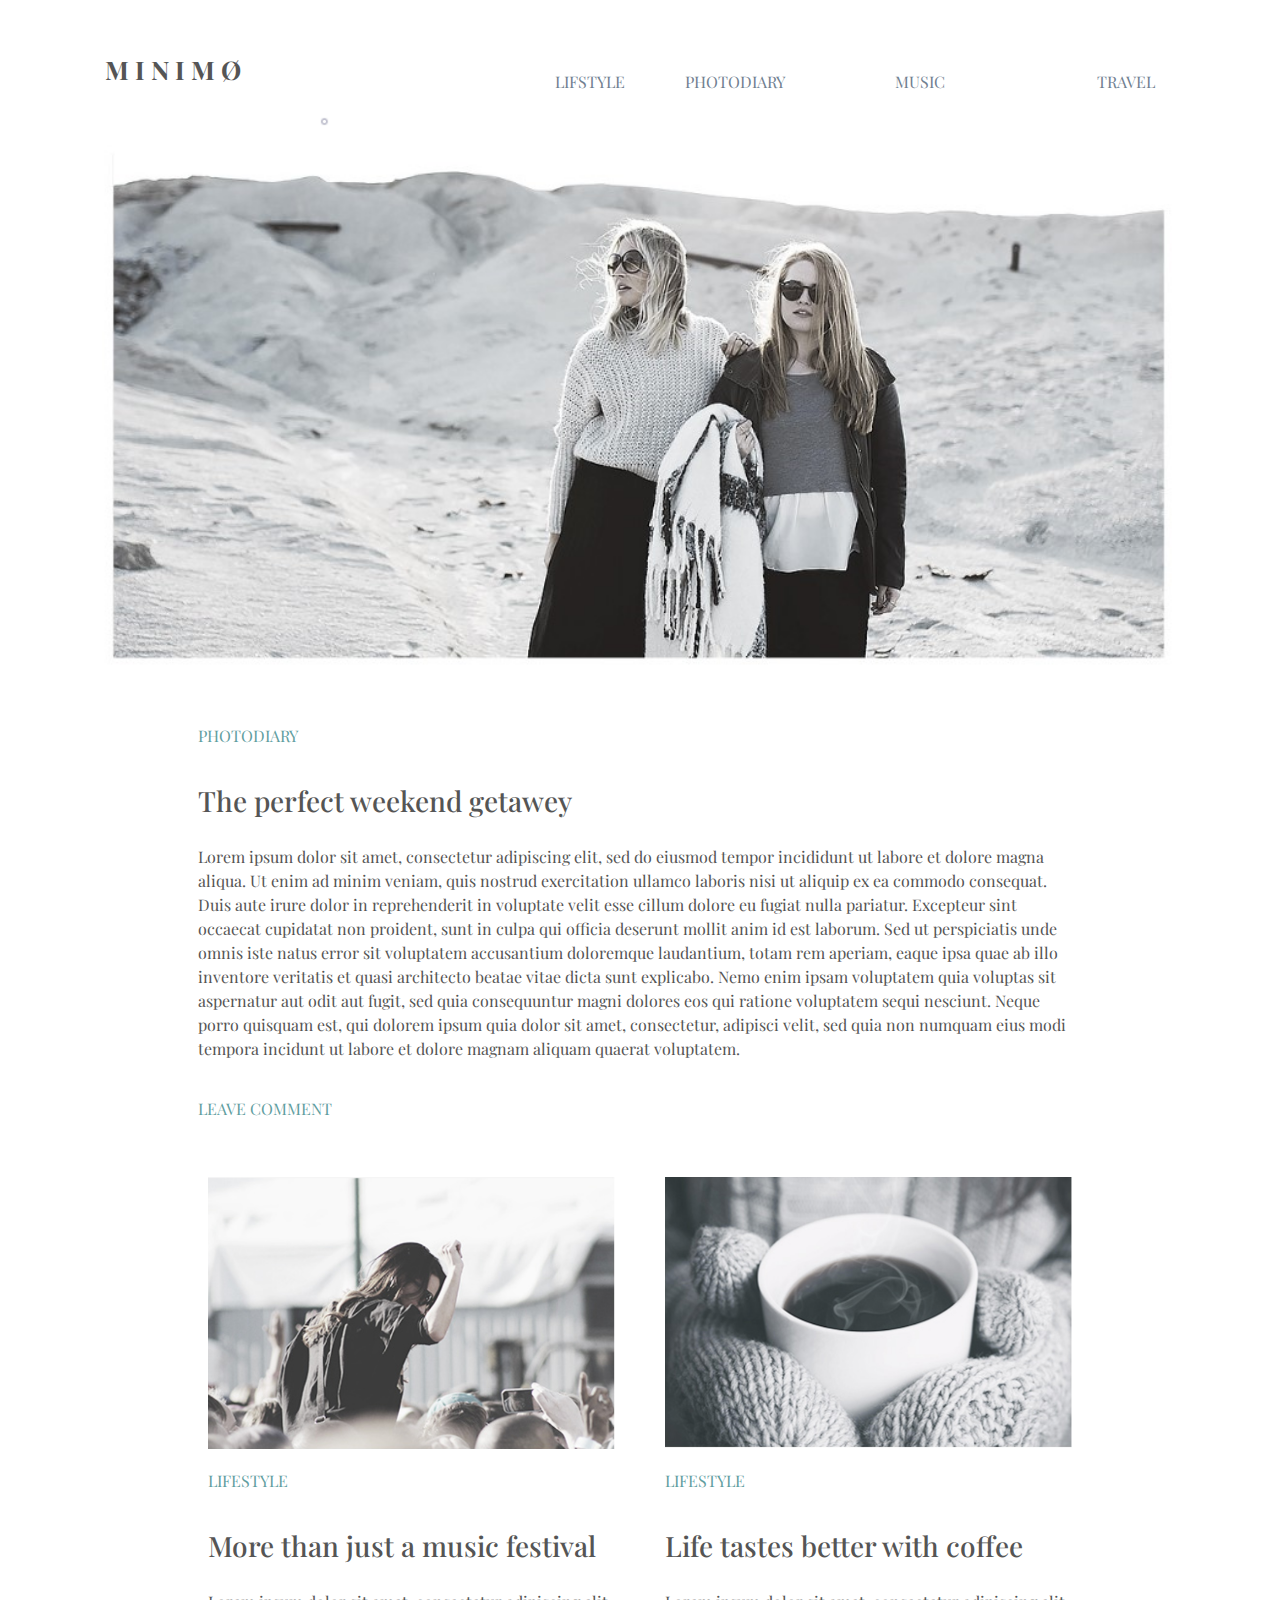
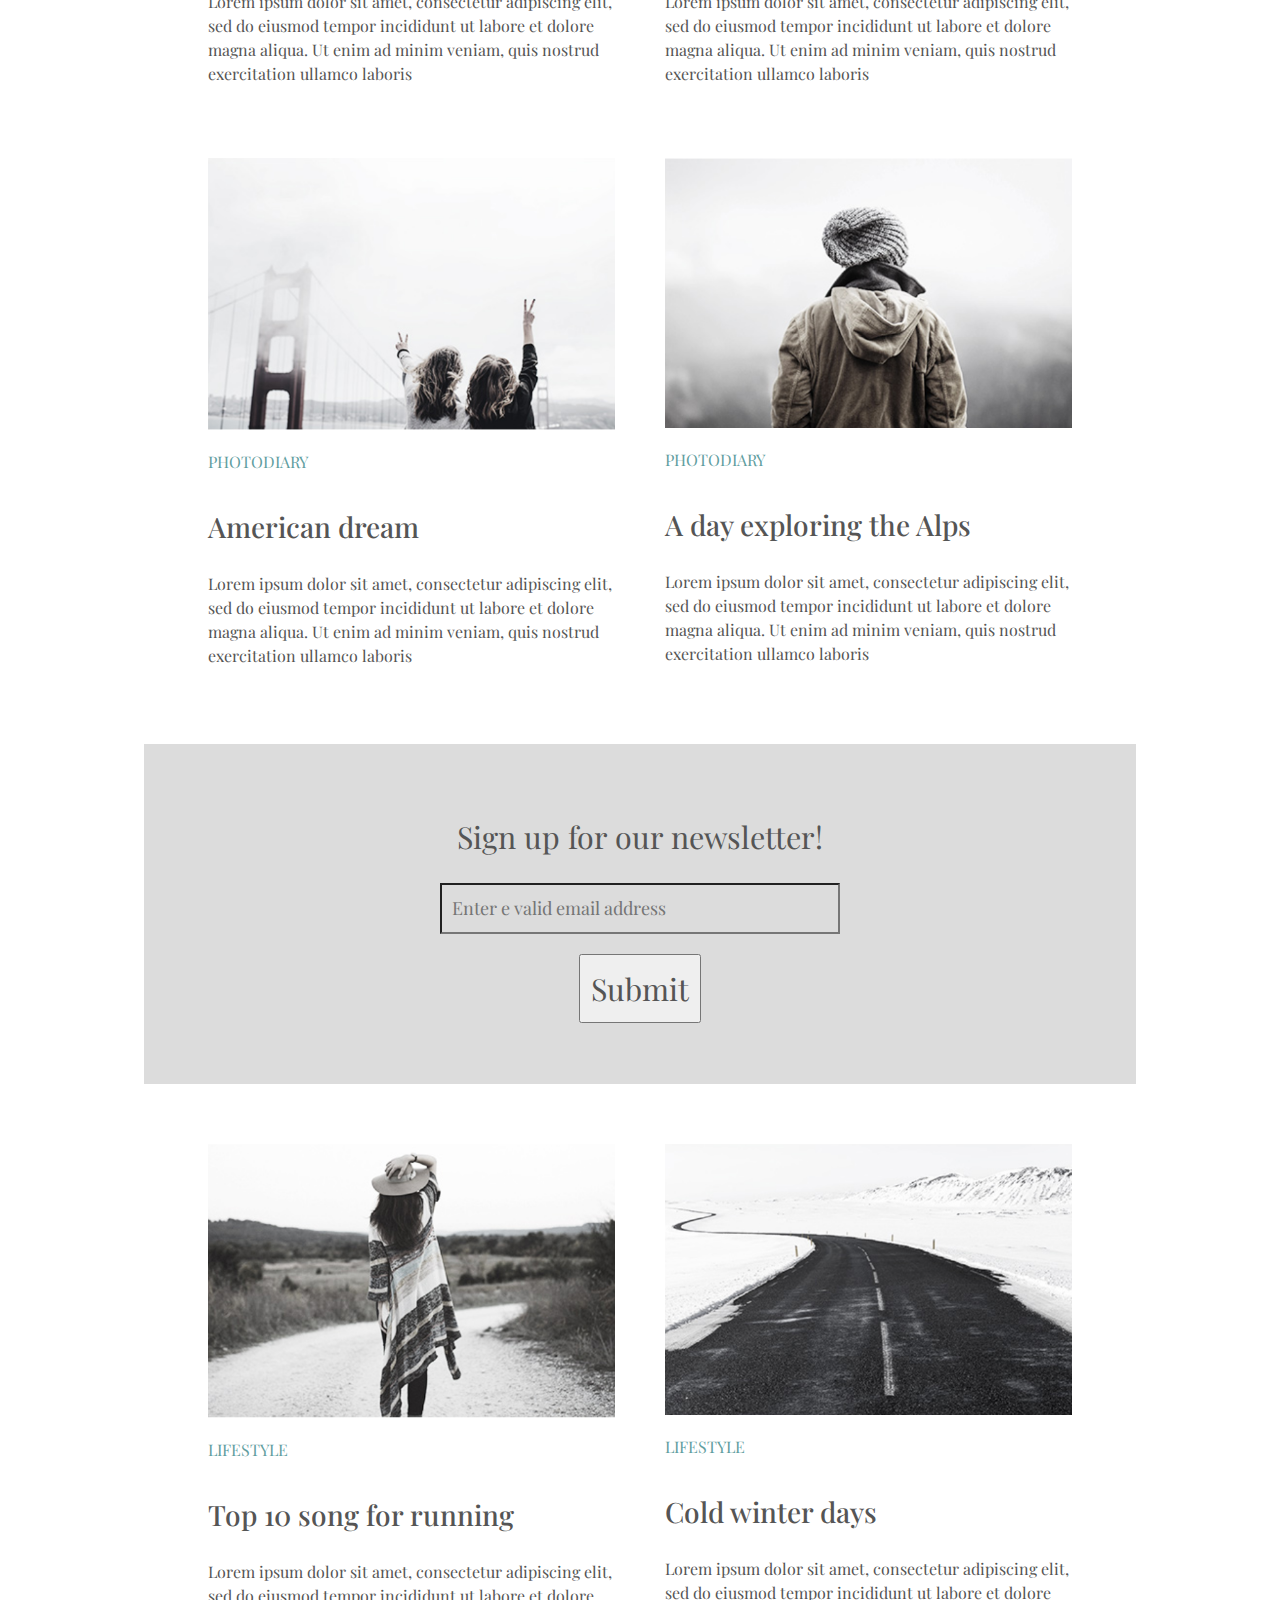
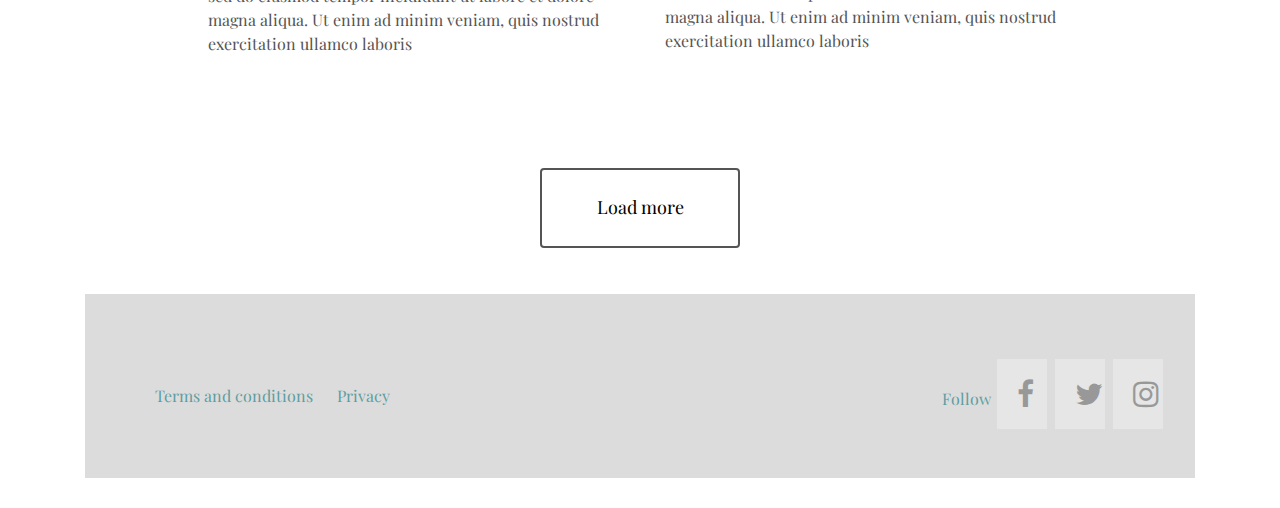
==== index.html @ 1cadde57 "Update index.html" ====
<!DOCTYPE html>
<html lang="en">
<head>
    <meta charset="UTF-8">
    <meta name="viewport" content="width=device-width, initial-scale=1">
    <title>MINIM0</title>

    <link href="https://fonts.googleapis.com/css?family=Ubuntu" rel="stylesheet">
    <link href="https://fonts.googleapis.com/css?family=Playfair+Display" rel="stylesheet">
    <!--<link rel="stylesheet" href="https://maxcdn.bootstrapcdn.com/bootstrap/3.3.7/css/bootstrap.min.css"
          integrity="sha384-BVYiiSIFeK1dGmJRAkycuHAHRg32OmUcww7on3RYdg4Va+PmSTsz/K68vbdEjh4u" crossorigin="anonymous">
-->
    <link rel="stylesheet" href="https://maxcdn.bootstrapcdn.com/bootstrap/4.0.0/css/bootstrap.min.css"
          integrity="sha384-Gn5384xqQ1aoWXA+058RXPxPg6fy4IWvTNh0E263XmFcJlSAwiGgFAW/dAiS6JXm" crossorigin="anonymous">
    <script src="https://code.jquery.com/jquery-3.2.1.slim.min.js" integrity="sha384-KJ3o2DKtIkvYIK3UENzmM7KCkRr/rE9/Qpg6aAZGJwFDMVNA/GpGFF93hXpG5KkN" crossorigin="anonymous"></script>
    <script src="https://cdnjs.cloudflare.com/ajax/libs/popper.js/1.12.9/umd/popper.min.js" integrity="sha384-ApNbgh9B+Y1QKtv3Rn7W3mgPxhU9K/ScQsAP7hUibX39j7fakFPskvXusvfa0b4Q" crossorigin="anonymous"></script>
    <script src="https://maxcdn.bootstrapcdn.com/bootstrap/4.0.0/js/bootstrap.min.js" integrity="sha384-JZR6Spejh4U02d8jOt6vLEHfe/JQGiRRSQQxSfFWpi1MquVdAyjUar5+76PVCmYl" crossorigin="anonymous"></script>
    <link rel="stylesheet" href="https://cdnjs.cloudflare.com/ajax/libs/font-awesome/4.7.0/css/font-awesome.min.css">
    <link rel="stylesheet" href="Public/css/main.css">
</head>
<body>
<div class="container">

    <header class="center">
        <div id="min">
            M I N I M Ø
        </div>
        <nav>
            <ul>
                <li>TRAVEL</li>
                <li>MUSIC</li>
                <li>PHOTODIARY</li>
                <li>LIFSTYLE</li>
            </ul>
        </nav>

    </header>

    <img src="Public/img/hp1.png" alt="image_hp1" class="img">




    <div class="row">
        <div class="col-sm-1">
            <p></p>
        </div>
        <div class="col-sm-10">
            <p class="cap_2">
                PHOTODIARY
            </p>
            <h3>
                The perfect weekend getawey
            </h3>
            <p>
                Lorem ipsum dolor sit amet, consectetur adipiscing elit, sed do eiusmod tempor incididunt ut labore et dolore magna aliqua. Ut enim ad
                minim veniam, quis nostrud exercitation ullamco laboris nisi ut aliquip ex ea commodo consequat. Duis aute irure dolor in reprehenderit in
                voluptate velit esse cillum dolore eu fugiat nulla pariatur. Excepteur sint occaecat cupidatat non proident, sunt in culpa qui officia deserunt
                mollit anim id est laborum. Sed ut perspiciatis unde omnis iste natus error sit voluptatem accusantium doloremque laudantium, totam rem aperiam,
                eaque ipsa quae ab illo inventore veritatis et quasi architecto beatae vitae dicta sunt explicabo. Nemo enim ipsam voluptatem quia voluptas sit
                aspernatur aut odit aut fugit, sed quia consequuntur magni dolores eos qui ratione voluptatem sequi nesciunt. Neque porro quisquam est, qui
                dolorem ipsum quia dolor sit amet, consectetur, adipisci velit, sed quia non numquam eius modi tempora incidunt ut labore et dolore magnam aliquam
                quaerat voluptatem.
            </p>
            <p class="cap_2">
                LEAVE COMMENT
            </p>
            <div class="row">
                <div class="col-sm-6">
                    <img src="Public/img/hp2.png" alt="image_hp2" style="width:100%">
                    <p class="cap_2">
                        LIFESTYLE
                    </p>
                    <h3>
                        More than just a music festival
                    </h3>
                    <p>
                        Lorem ipsum dolor sit amet, consectetur adipiscing elit, sed do eiusmod tempor incididunt ut labore et dolore magna aliqua. Ut enim ad
                        minim veniam, quis nostrud exercitation ullamco laboris
                    </p>
                    <p class="blank"></p>
                    <img src="Public/img/hp4.png" alt="image_hp4" style="width:100%">
                    <p class="cap_2">
                        PHOTODIARY
                    </p>
                    <h3>
                        American dream
                    </h3>
                    <p>
                        Lorem ipsum dolor sit amet, consectetur adipiscing elit, sed do eiusmod tempor incididunt ut labore et dolore magna aliqua. Ut enim ad
                        minim veniam, quis nostrud exercitation ullamco laboris
                    </p>
                </div>
                <div class="col-sm-6">
                    <img src="Public/img/hp3.png" alt="image_hp3" style="width:100%">
                    <p class="cap_2">
                        LIFESTYLE
                    </p>
                    <h3>
                        Life tastes better with coffee
                    </h3>
                    <p>
                        Lorem ipsum dolor sit amet, consectetur adipiscing elit, sed do eiusmod tempor incididunt ut labore et dolore magna aliqua. Ut enim ad
                        minim veniam, quis nostrud exercitation ullamco laboris
                    </p>
                    <p class="blank"></p>
                    <img src="Public/img/hp5.png" alt="image_hp5" style="width:100%">
                    <p class="cap_2">
                        PHOTODIARY
                    </p>
                    <h3>
                        A day exploring the Alps
                    </h3>
                    <p>
                        Lorem ipsum dolor sit amet, consectetur adipiscing elit, sed do eiusmod tempor incididunt ut labore et dolore magna aliqua. Ut enim ad
                        minim veniam, quis nostrud exercitation ullamco laboris
                    </p>
                </div>

            </div>

        </div>
        <div class="col-sm-1">

        </div>
    </div>

</div>


    <div class="sign">
        <div>
            Sign up for our newsletter!
        </div>
        <!--<input type="text" name="email" id="email" class="form-control" required />-->
        <form>

            <input type="email" name="emailaddress" id="ema" placeholder="Enter e valid email address" multiple>
            <br>
            <input type="submit" style="margin-top: 20px">

        </form>
    </div>

<div class="container">


    <div class="row">
        <div class="col-sm-1">

        </div>
        <div class="col-sm-10">
            <div class="row">
                <div class="col-sm-6">
                    <img src="Public/img/hp6.png" alt="image_hp6" style="width:100%">
                    <p class="cap_2">
                        LIFESTYLE
                    </p>
                    <h3>
                        Top 10 song for running
                    </h3>
                    <p>
                        Lorem ipsum dolor sit amet, consectetur adipiscing elit, sed do eiusmod tempor incididunt ut labore et dolore magna aliqua. Ut enim ad
                        minim veniam, quis nostrud exercitation ullamco laboris
                    </p>
                    <p class="blank"></p>
                </div>
                <div class="col-sm-6">
                    <img src="Public/img/hp7.png" alt="image_hp7" style="width:100%">
                    <p class="cap_2">
                        LIFESTYLE
                    </p>
                    <h3>
                        Cold winter days
                    </h3>
                    <p>
                        Lorem ipsum dolor sit amet, consectetur adipiscing elit, sed do eiusmod tempor incididunt ut labore et dolore magna aliqua. Ut enim ad
                        minim veniam, quis nostrud exercitation ullamco laboris
                    </p>
                    <p class="blank"></p>
                </div>

            </div>
        </div>
        <div class="col-sm-1">

        </div>
    </div>


    <center>
        <button type="button" onclick="alert('Hello world!')" class="btn btn2">Load more</button>
    </center>
    <p class="blank"></p>




    <div class="block_g">





</div>







    <footer class="footer">

        <div class="row">
            <div class="col-sm-4">
                <div class="conli">
                    <a href="#" target="_blank" style="color: cadetblue">Terms and conditions</a>
                    <a href="#" target="_blank" style="color: cadetblue">Privacy</a>
                </div>
            </div>
            <div class="col-sm-8">
                <div class="share">
                    Follow
                    <a href="https://www.facebook.com/" target="_blank" class="fa fa-facebook"></a>
                    <a href="https://www.twitter.com/" target="_blank" class="fa fa-twitter"></a>
                    <a href="https://www.instagram.com/" target="_blank" class="fa fa-instagram"></a>

                </div>
            </div>
        </div>
    </footer>



</div>

</body>
</html>
---- Public/css/main.css ----
*{
    margin: 0;
    padding: 10px;
    box-sizing: border-box;
    font-family: 'Playfair Display', serif;
    color: #555555;
}
#min{
    float: left;
    font-size: 1.6em;
    font-weight: bold;
}
header nav ul li{
    display: inline-block;
    width: 160px;
    height: 30px;
    /*line-height: 30px;*/
    /*margin-right: 40px;*/
    /*font-size: 1.6em;*/
    float: right;
    text-align: right;
    color: slategray;
}
.center {
     display: block;
     margin-left: auto;
     margin-right: auto;
     /*width: 90%;*/
 }
img {
    width: 100%;
    height: auto;
}
header nav ul li:first-child{
     margin-left: 50px;
}
nav ul li:hover{
    color: orangered;
    cursor: pointer;
}
/*#cont{
    width: 90%;
    margin: 0 auto;
    align-items: center;
}*/
/*nav ul{
    list-style: none;
}*/
article{
    padding: 30px;
    margin-left: auto;
    margin-right: auto;
    width: 70%;

}
article h4{
    color: slategray;
}
article h2{
    color: dimgray;
    font-size: 1.9em;
}
article p{
    font-size: 18px;
    line-height: 24px;
    text-align: justify;
}

footer{
    background: gainsboro;
}

/* Clearfix (clear floats) */
.clr{
    clear:both;
}
.sign{
    /*color: slategray;*/

    height: 340px;
    padding: 60px;
    text-align: center;
    color: dimgray;
    font-size: 1.9em;
    background: gainsboro;
    width: 80%;

    margin-left: auto;
    margin-right: auto;
}
#ema{
    background: gainsboro;
    width: 400px;
    font-size: 18px;
}
.btn{
    background: white;
    font-size: 18px;
    text-align: center;
    border: 2px solid dimgray;
    width: 200px;
    height: 80px;
}
.btn2 {
    background-color: white;
    color: black;
    border: 2px solid #555555;
}

.btn2:hover {
    background-color: #555555;
    color: white;
}
button:hover{
    /*color: orangered;*/
    cursor: pointer;
}
.tooltip {
    position: relative;
    display: inline-block;
}

.tooltip .tooltiptext {
    visibility: hidden;
    width: 250px;
    background-color: black;
    color: #fff;
    text-align: center;
    border-radius: 6px;
    padding: 5px 0;

    /* Position the tooltip */
    position: absolute;
    z-index: 1;
    bottom: 100%;
    left: 50%;
    margin-left: -60px;
}

.tooltip:hover .tooltiptext {
    visibility: visible;
}

/*font-family: 'Ubuntu', sans-serif;*/
/*font-family: 'Playfair Display', serif;*/


.cap_2{
    color: cadetblue;
    /*font-size: 1.4em;*/
}
.text_i{
    width: 90%;
}
.block_g{
    background: gainsboro;
}
.share{
    color: cadetblue;
    text-align: right;
    /*height: 50px;*/
}
.conli{
    padding: 40px;
}

.fa {
    padding: 20px;
    font-size: 30px;
    width: 50px;
    text-align: center;
    text-decoration: none;
    margin: 5px 2px;
}

.fa:hover {
    opacity: 0.7;
}
.fa-facebook {
    background: white;
    color: black;
    opacity: 0.3;
}
.fa-twitter {
    background: white;
    color: black;
    opacity: 0.3;
}
.fa-instagram {
    background: white;
    color: black;
    opacity: 0.3;
}
.fa-pinterest {
    background: white;
    color: black;
    opacity: 0.3;
}
.fa-tumblr {
    background: white;
    color: black;
    opacity: 0.3;
}
.fa-google-plus {
    background: white;
    color: black;
    opacity: 0.3;
}
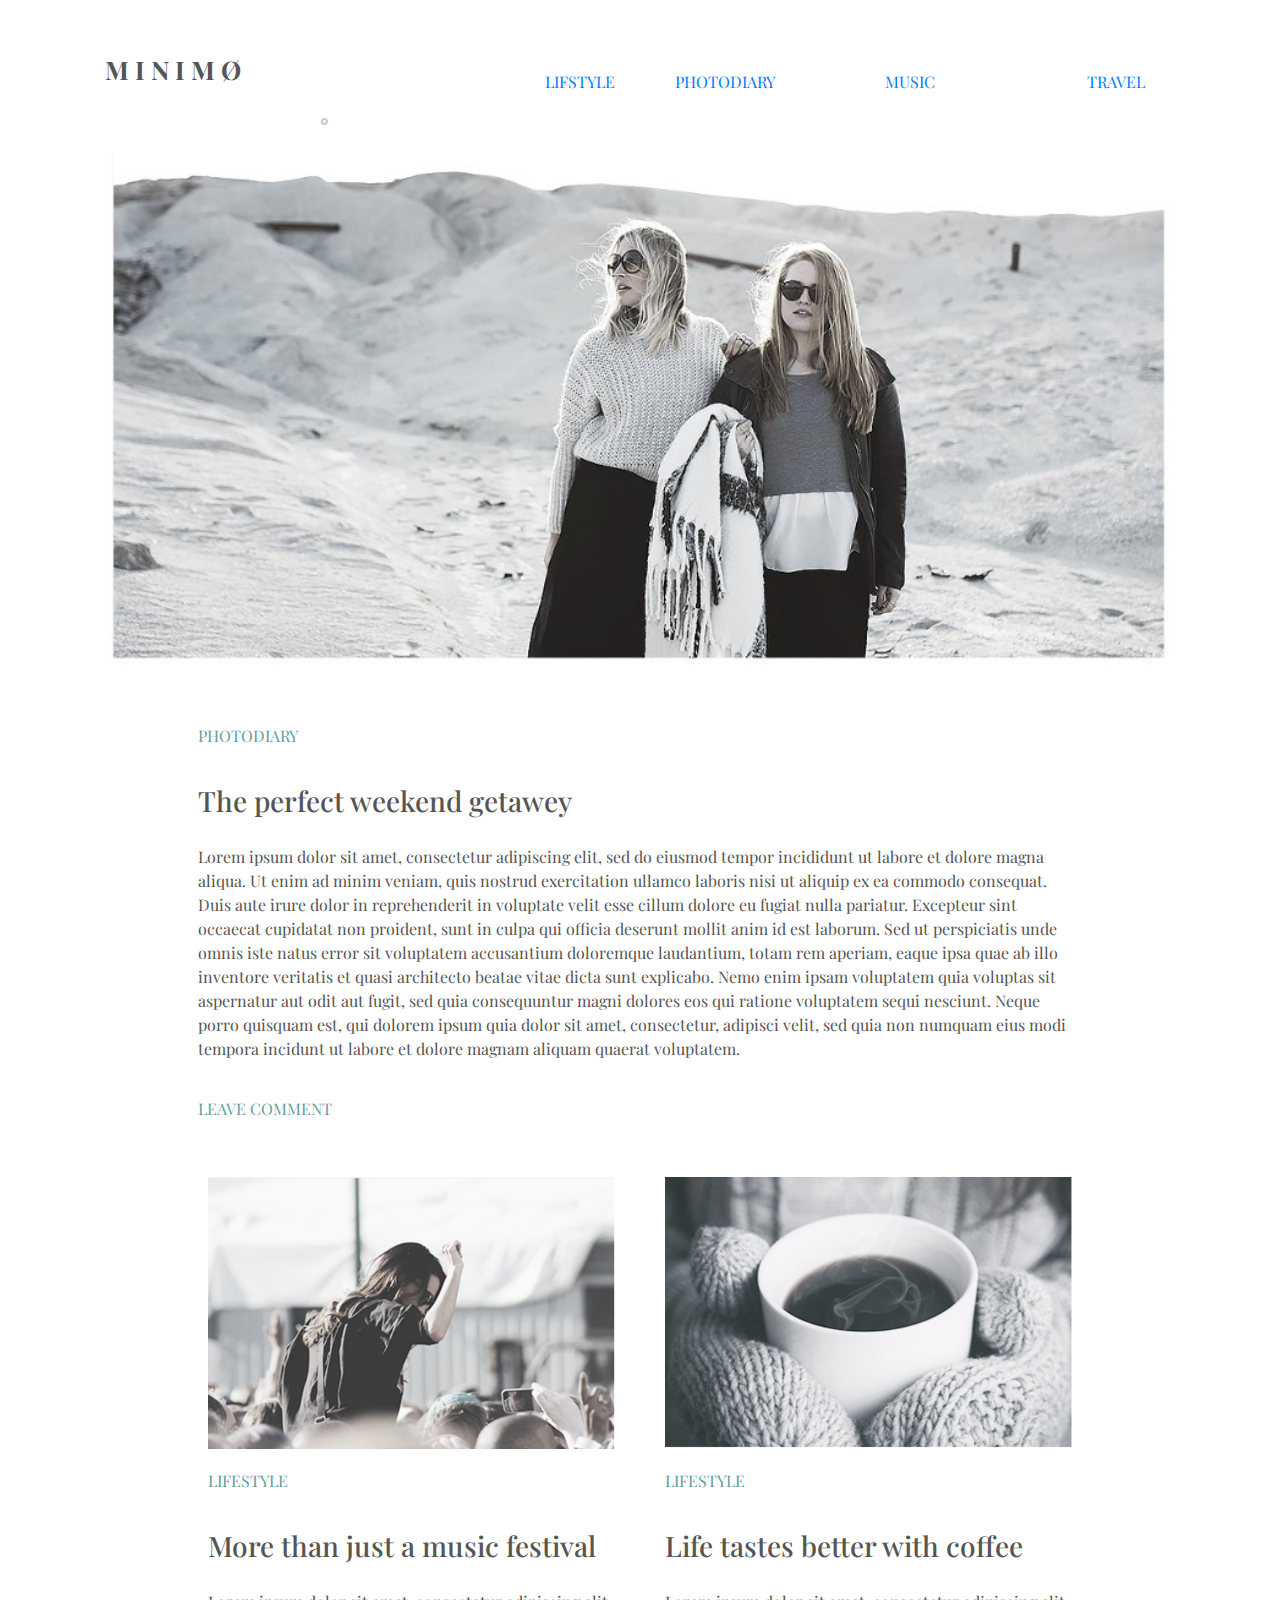
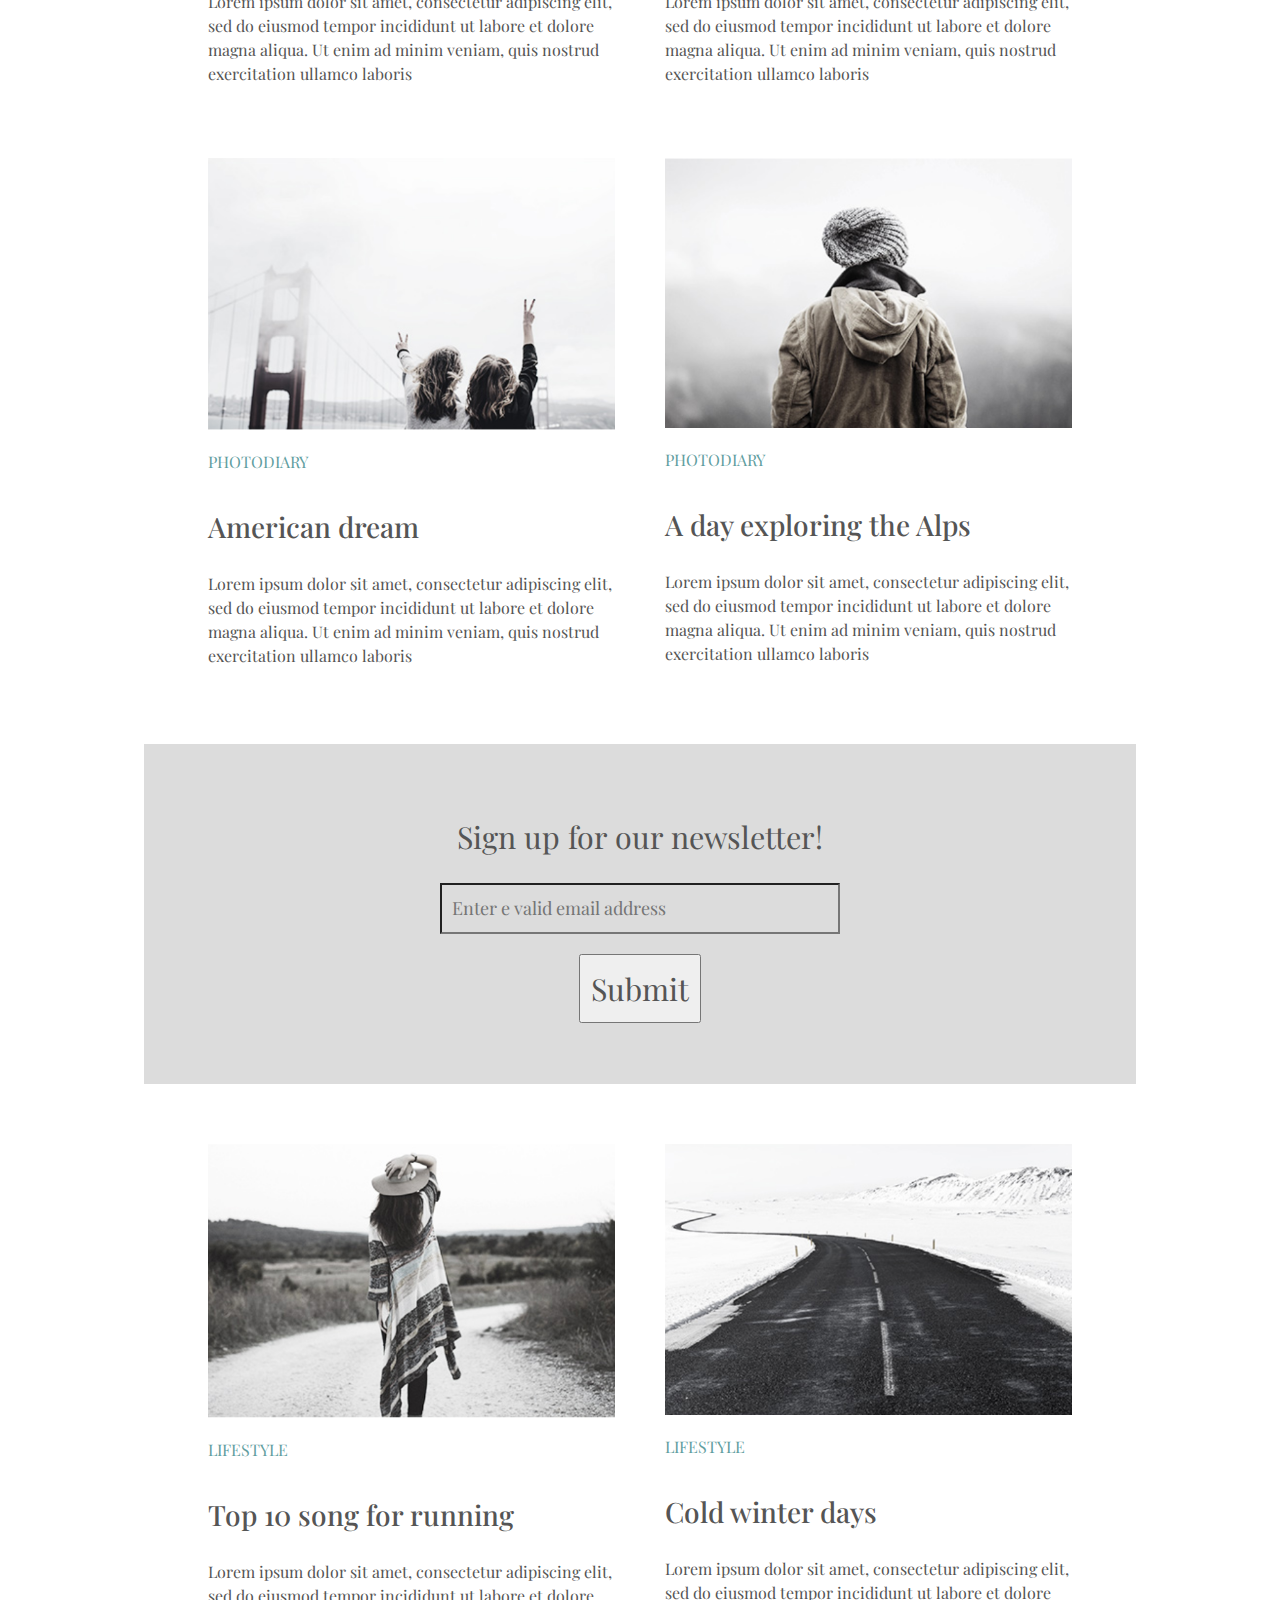
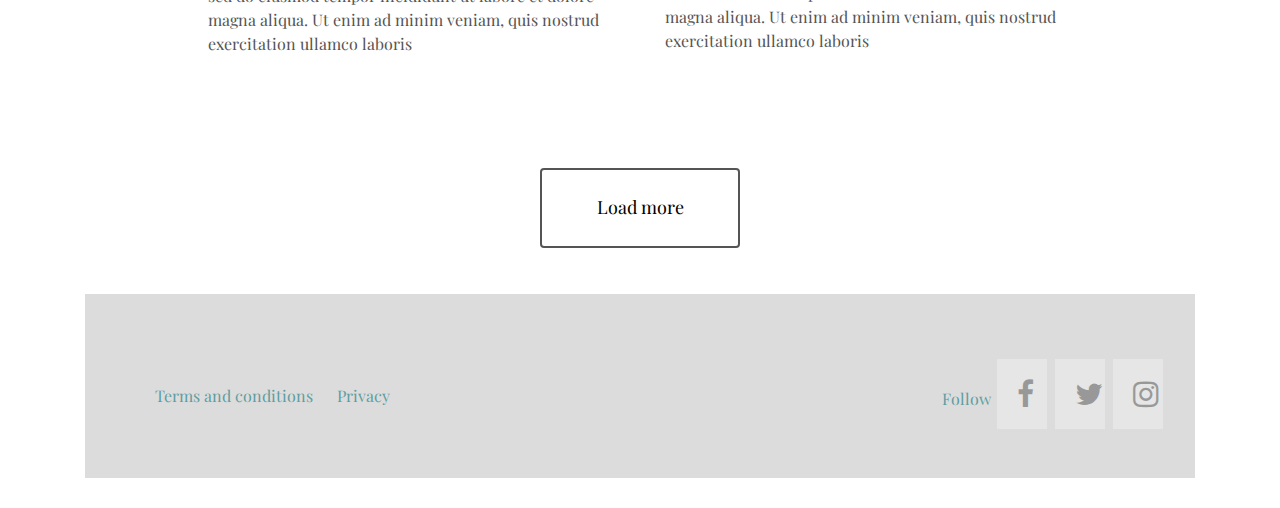
==== commit a1700077: "A3" ====
--- a/index.html
+++ b/index.html
@@ -3,7 +3,7 @@
 <head>
     <meta charset="UTF-8">
     <meta name="viewport" content="width=device-width, initial-scale=1">
-    <title>MINIM0</title>
+    <title>MINIM0-HOME</title>
 
     <link href="https://fonts.googleapis.com/css?family=Ubuntu" rel="stylesheet">
     <link href="https://fonts.googleapis.com/css?family=Playfair+Display" rel="stylesheet">
@@ -27,10 +27,10 @@
         </div>
         <nav>
             <ul>
-                <li>TRAVEL</li>
-                <li>MUSIC</li>
-                <li>PHOTODIARY</li>
-                <li>LIFSTYLE</li>
+                <li><a href="#">TRAVEL</a></li>
+                <li><a href="#">MUSIC</a></li>
+                <li><a href="post_sidebar.html" target="_blank">PHOTODIARY</a></li>
+                <li><a href="#">LIFSTYLE</a></li>
             </ul>
         </nav>
 
--- a/Public/css/main.css
+++ b/Public/css/main.css
@@ -205,4 +205,54 @@
     background: white;
     color: black;
     opacity: 0.3;
-}+}
+#post4:hover{
+    cursor: pointer;
+    border: 1px solid aqua;
+}
+#txt1:hover{
+    cursor: pointer;
+    color: aqua;
+}
+.modal {
+    display: none;
+    overflow: hidden;
+    position: fixed;
+    top: 0;
+    right: 0;
+    bottom: 0;
+    left: 0;
+    z-index: 1050;
+    -webkit-overflow-scrolling: touch;
+    outline: 0;
+    padding-top: 200px;
+    background-color: rgba(0,0,0,0.4);
+    font-size: 16px;
+}
+.modal-content {
+    position: relative;
+    background-color: #fff;
+    /*border: 1px solid #999;*/
+    border: 1px solid rgba(0, 0, 0, 0.2);
+    border-radius: 6px;
+    -webkit-box-shadow: 0 3px 9px rgba(0, 0, 0, 0.5);
+    box-shadow: 0 3px 9px rgba(0, 0, 0, 0.5);
+    background-clip: padding-box;
+    outline: 0;
+    margin: auto;
+    padding:10px;
+    width: 80%;
+}
+.close {
+    text-align: right;
+    font-size: 28px;
+    font-weight: bold;
+    line-height: 1;
+    color: #000;
+    text-shadow: 0 1px 0 #fff;
+    opacity: 0.2;
+    filter: alpha(opacity=20);
+}
+#p1:hover{
+    cursor: pointer;
+}
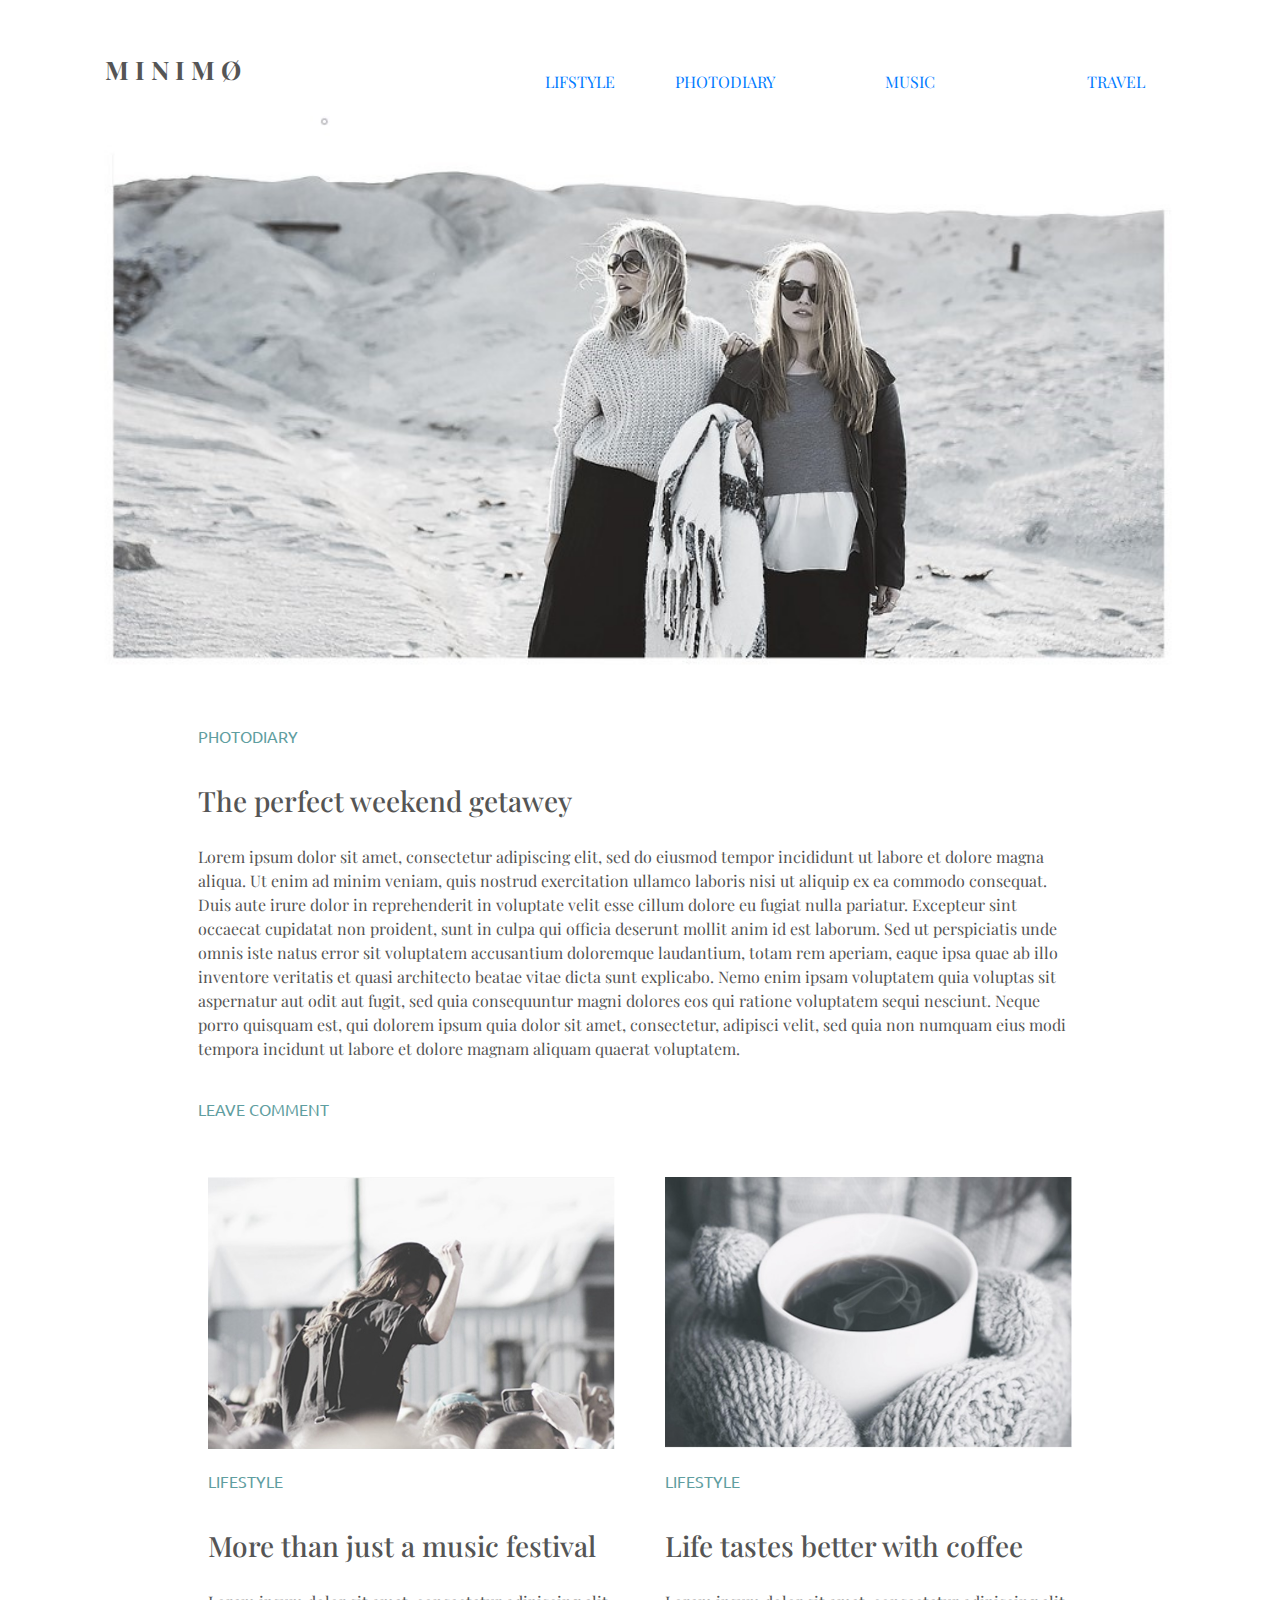
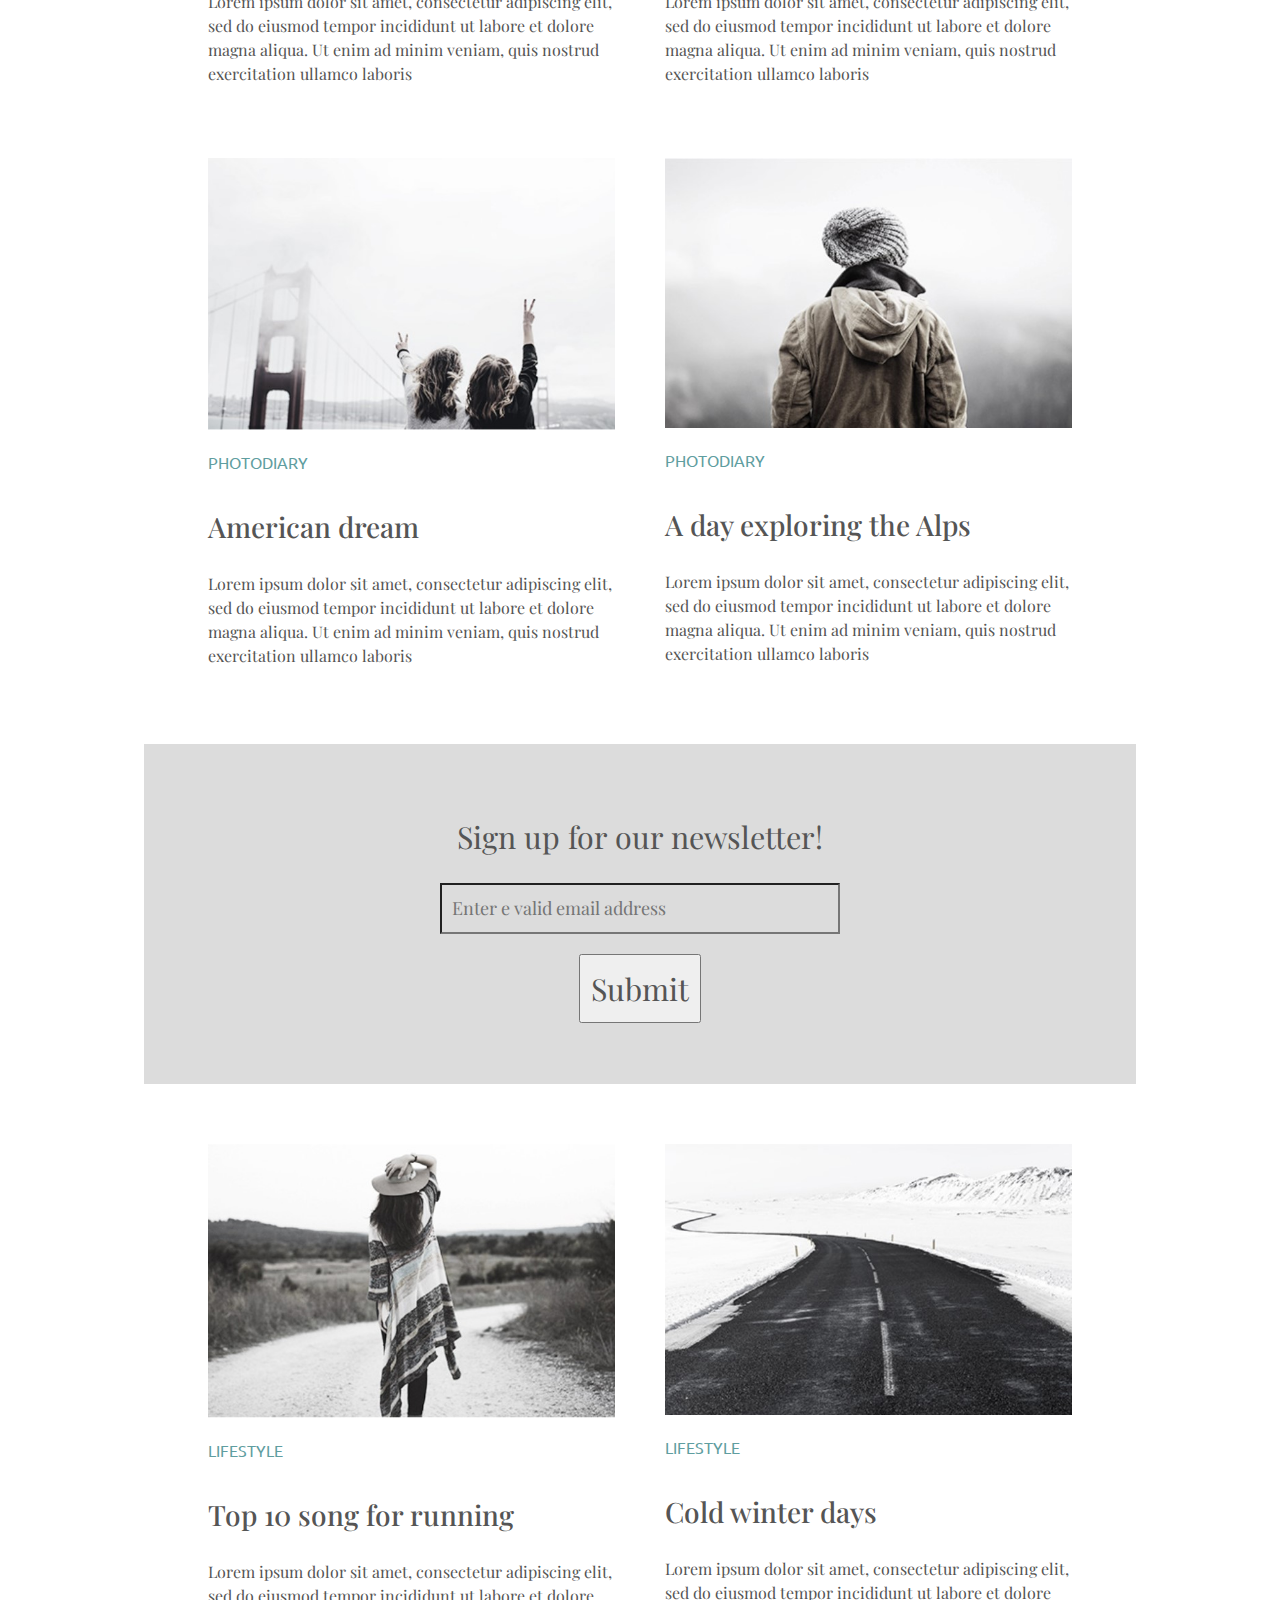
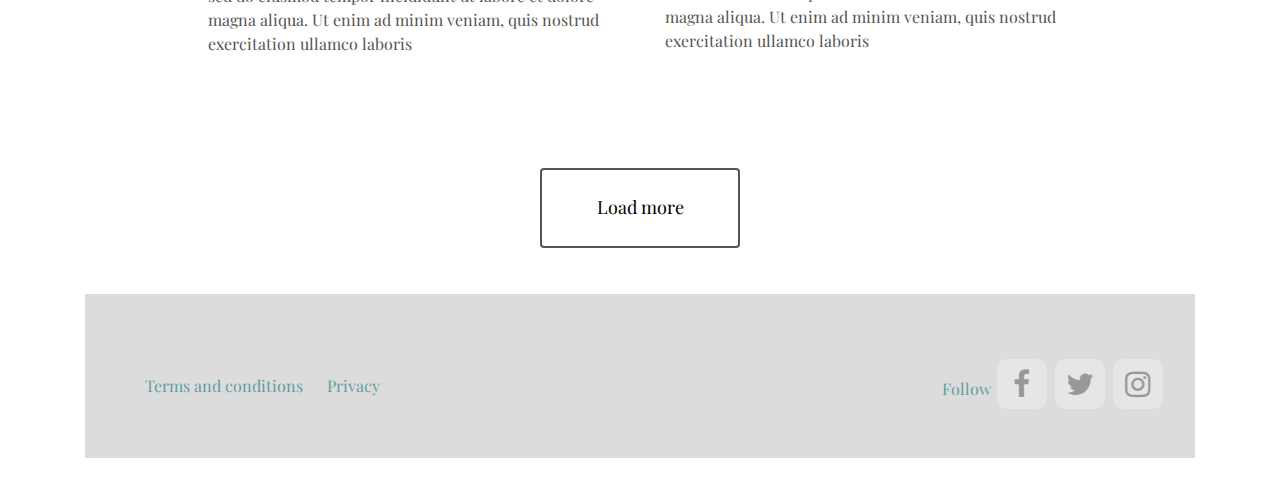
==== commit 07b25859: "a10" ====
--- a/index.html
+++ b/index.html
@@ -36,7 +36,7 @@
 
     </header>
 
-    <img src="Public/img/hp1.png" alt="image_hp1" class="img">
+    <img src="Public/img/hp1.jpg" alt="image_hp1" class="img">
 
 
 
@@ -67,7 +67,7 @@
             </p>
             <div class="row">
                 <div class="col-sm-6">
-                    <img src="Public/img/hp2.png" alt="image_hp2" style="width:100%">
+                    <img src="Public/img/hp2.jpg" alt="image_hp2" style="width:100%">
                     <p class="cap_2">
                         LIFESTYLE
                     </p>
@@ -79,7 +79,7 @@
                         minim veniam, quis nostrud exercitation ullamco laboris
                     </p>
                     <p class="blank"></p>
-                    <img src="Public/img/hp4.png" alt="image_hp4" style="width:100%">
+                    <img src="Public/img/hp4.jpg" alt="image_hp4" style="width:100%">
                     <p class="cap_2">
                         PHOTODIARY
                     </p>
@@ -92,7 +92,7 @@
                     </p>
                 </div>
                 <div class="col-sm-6">
-                    <img src="Public/img/hp3.png" alt="image_hp3" style="width:100%">
+                    <img src="Public/img/hp3.jpg" alt="image_hp3" style="width:100%">
                     <p class="cap_2">
                         LIFESTYLE
                     </p>
@@ -104,7 +104,7 @@
                         minim veniam, quis nostrud exercitation ullamco laboris
                     </p>
                     <p class="blank"></p>
-                    <img src="Public/img/hp5.png" alt="image_hp5" style="width:100%">
+                    <img src="Public/img/hp5.jpg" alt="image_hp5" style="width:100%">
                     <p class="cap_2">
                         PHOTODIARY
                     </p>
@@ -152,7 +152,7 @@
         <div class="col-sm-10">
             <div class="row">
                 <div class="col-sm-6">
-                    <img src="Public/img/hp6.png" alt="image_hp6" style="width:100%">
+                    <img src="Public/img/hp6.jpg" alt="image_hp6" style="width:100%">
                     <p class="cap_2">
                         LIFESTYLE
                     </p>
@@ -166,7 +166,7 @@
                     <p class="blank"></p>
                 </div>
                 <div class="col-sm-6">
-                    <img src="Public/img/hp7.png" alt="image_hp7" style="width:100%">
+                    <img src="Public/img/hp7.jpg" alt="image_hp7" style="width:100%">
                     <p class="cap_2">
                         LIFESTYLE
                     </p>
--- a/Public/css/main.css
+++ b/Public/css/main.css
@@ -147,6 +147,7 @@
 
 .cap_2{
     color: cadetblue;
+    font-family: 'Ubuntu', sans-serif;
     /*font-size: 1.4em;*/
 }
 .text_i{
@@ -161,16 +162,18 @@
     /*height: 50px;*/
 }
 .conli{
-    padding: 40px;
+    padding: 30px;
 }
 
 .fa {
-    padding: 20px;
+    padding: 10px;
     font-size: 30px;
+    height: 50px;
     width: 50px;
     text-align: center;
     text-decoration: none;
     margin: 5px 2px;
+    border-radius: 10px;
 }
 
 .fa:hover {
@@ -225,22 +228,22 @@
     z-index: 1050;
     -webkit-overflow-scrolling: touch;
     outline: 0;
-    padding-top: 200px;
+    padding-top: 100px;
     background-color: rgba(0,0,0,0.4);
     font-size: 16px;
 }
 .modal-content {
     position: relative;
-    background-color: #fff;
-    /*border: 1px solid #999;*/
+    /*background-color: darkgray;
+    !*border: 1px solid #999;*!
     border: 1px solid rgba(0, 0, 0, 0.2);
     border-radius: 6px;
     -webkit-box-shadow: 0 3px 9px rgba(0, 0, 0, 0.5);
-    box-shadow: 0 3px 9px rgba(0, 0, 0, 0.5);
-    background-clip: padding-box;
+    box-shadow: 0 3px 9px rgba(0, 0, 0, 0.5);*/
+    /*background-clip: padding-box;*/
     outline: 0;
     margin: auto;
-    padding:10px;
+    padding:5px;
     width: 80%;
 }
 .close {
@@ -248,11 +251,38 @@
     font-size: 28px;
     font-weight: bold;
     line-height: 1;
-    color: #000;
+    /*color: #000;*/
     text-shadow: 0 1px 0 #fff;
     opacity: 0.2;
     filter: alpha(opacity=20);
-}
-#p1:hover{
-    cursor: pointer;
-}
+    color: red;
+}
+.blue{
+    color: blue;
+    font-weight: bold;
+}
+.close:hover{
+    color: red;
+    font-size: 38px;
+}
+#hp7:hover{
+    cursor: pointer;
+}
+#hp4:hover{
+    cursor: pointer;
+}
+#hp5:hover{
+    cursor: pointer;
+}
+.ww{
+    word-wrap: break-word;
+    font-size: 14px;
+}
+.bold{
+    font-weight: bold;
+    font-size: 14px;
+}
+#theme{
+    background-color: darkgray;
+    font-style: italic;
+ }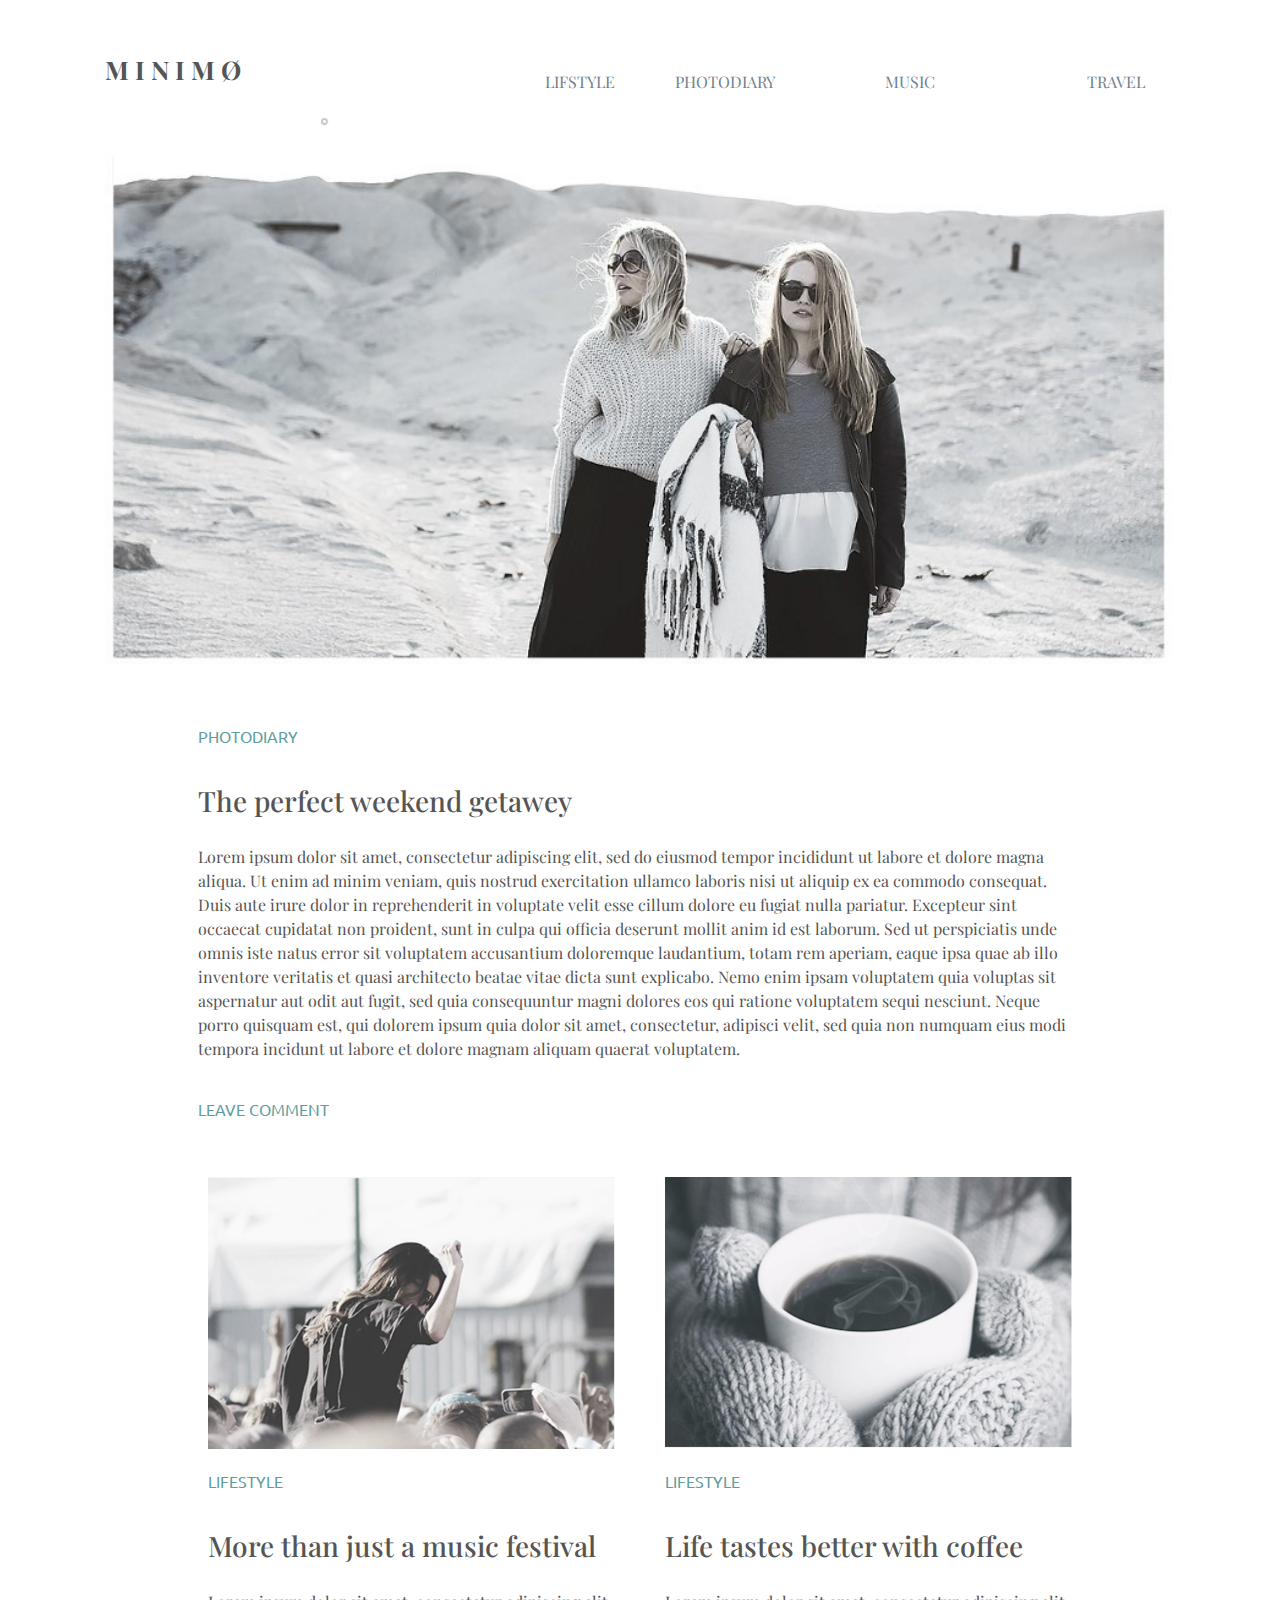
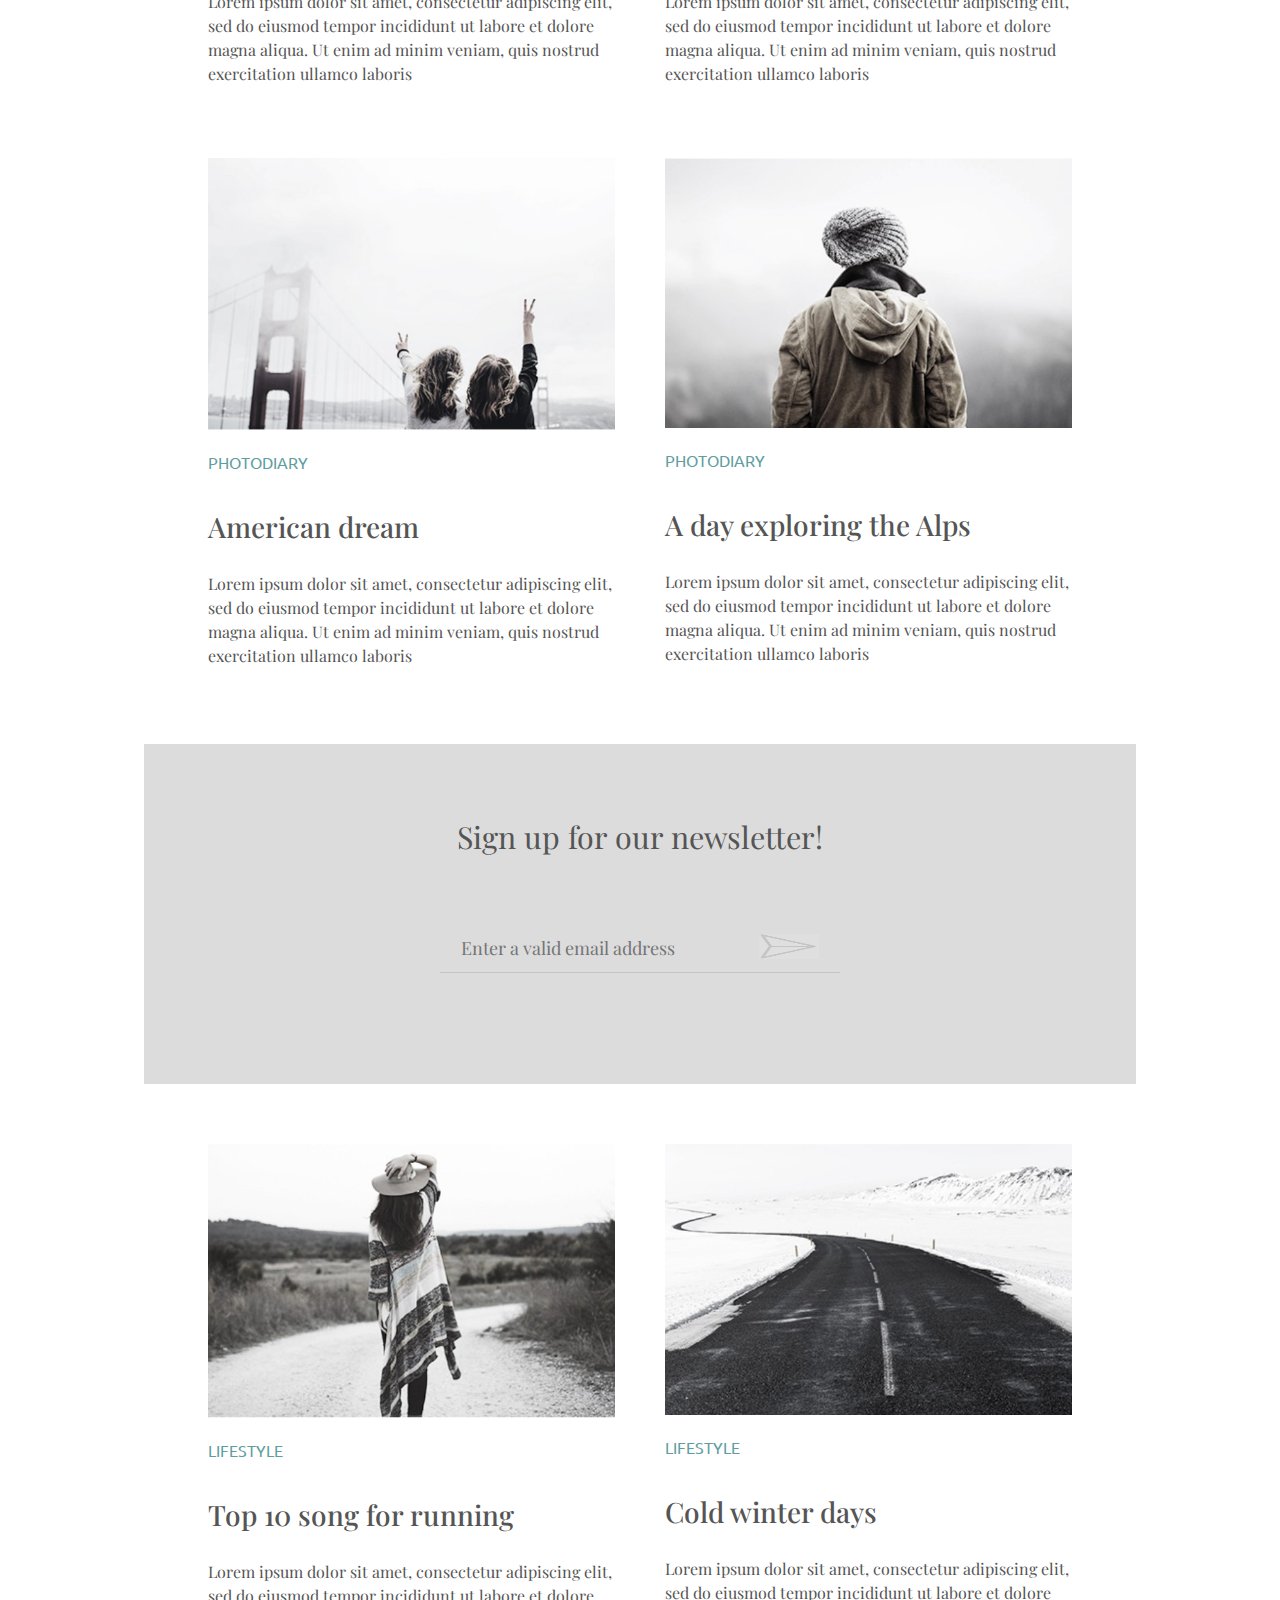
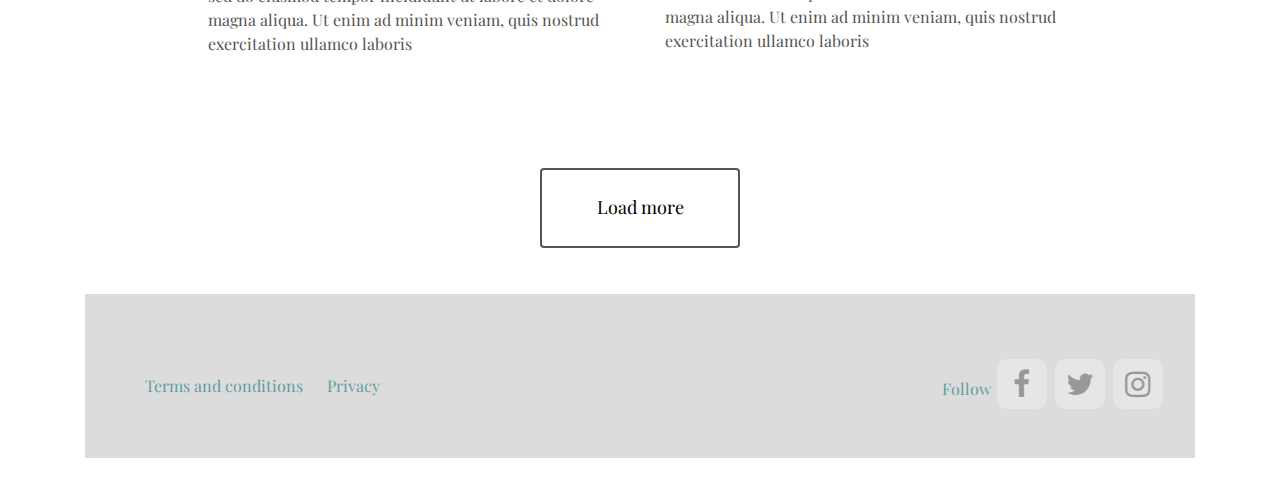
==== commit ce98071a: "A10" ====
--- a/index.html
+++ b/index.html
@@ -132,13 +132,16 @@
         <div>
             Sign up for our newsletter!
         </div>
-        <!--<input type="text" name="email" id="email" class="form-control" required />-->
         <form>
-
-            <input type="email" name="emailaddress" id="ema" placeholder="Enter e valid email address" multiple>
-            <br>
-            <input type="submit" style="margin-top: 20px">
-
+            <div calss="row">
+                <div class="col-sm-3"></div>
+                <div class="col-sm6">
+                    <input type="email" name="emailaddress" id="ema" placeholder="Enter a valid email address" multiple style="border: none;">
+                    <img src="Public/img/mail2.png" alt="icon mail2.png" id="iconMail">
+                    <hr id="hrhp">
+                </div>
+                <div class="col-sm-3"></div>
+            </div>
         </form>
     </div>
 
--- a/Public/css/main.css
+++ b/Public/css/main.css
@@ -19,6 +19,8 @@
     /*font-size: 1.6em;*/
     float: right;
     text-align: right;
+}
+a {
     color: slategray;
 }
 .center {
@@ -90,8 +92,20 @@
 }
 #ema{
     background: gainsboro;
-    width: 400px;
+    width: 290px;
     font-size: 18px;
+}
+#hrhp{
+    margin-left: auto;
+    margin-right: auto;
+    margin-top: 0;
+    border-style: inset;
+    max-width: 380px;
+}
+#sign2{
+    width: 40%;
+    margin-left: auto;
+    margin-right: auto;
 }
 .btn{
     background: white;
@@ -234,13 +248,6 @@
 }
 .modal-content {
     position: relative;
-    /*background-color: darkgray;
-    !*border: 1px solid #999;*!
-    border: 1px solid rgba(0, 0, 0, 0.2);
-    border-radius: 6px;
-    -webkit-box-shadow: 0 3px 9px rgba(0, 0, 0, 0.5);
-    box-shadow: 0 3px 9px rgba(0, 0, 0, 0.5);*/
-    /*background-clip: padding-box;*/
     outline: 0;
     margin: auto;
     padding:5px;
@@ -285,4 +292,14 @@
 #theme{
     background-color: darkgray;
     font-style: italic;
- }+ }
+#iconMail{
+    width: 80px;
+    height: 45px;
+    opacity: 0.1;
+}
+#iconMail:hover{
+    cursor: pointer;
+    margin-bottom: 0;
+    padding: 0;
+}
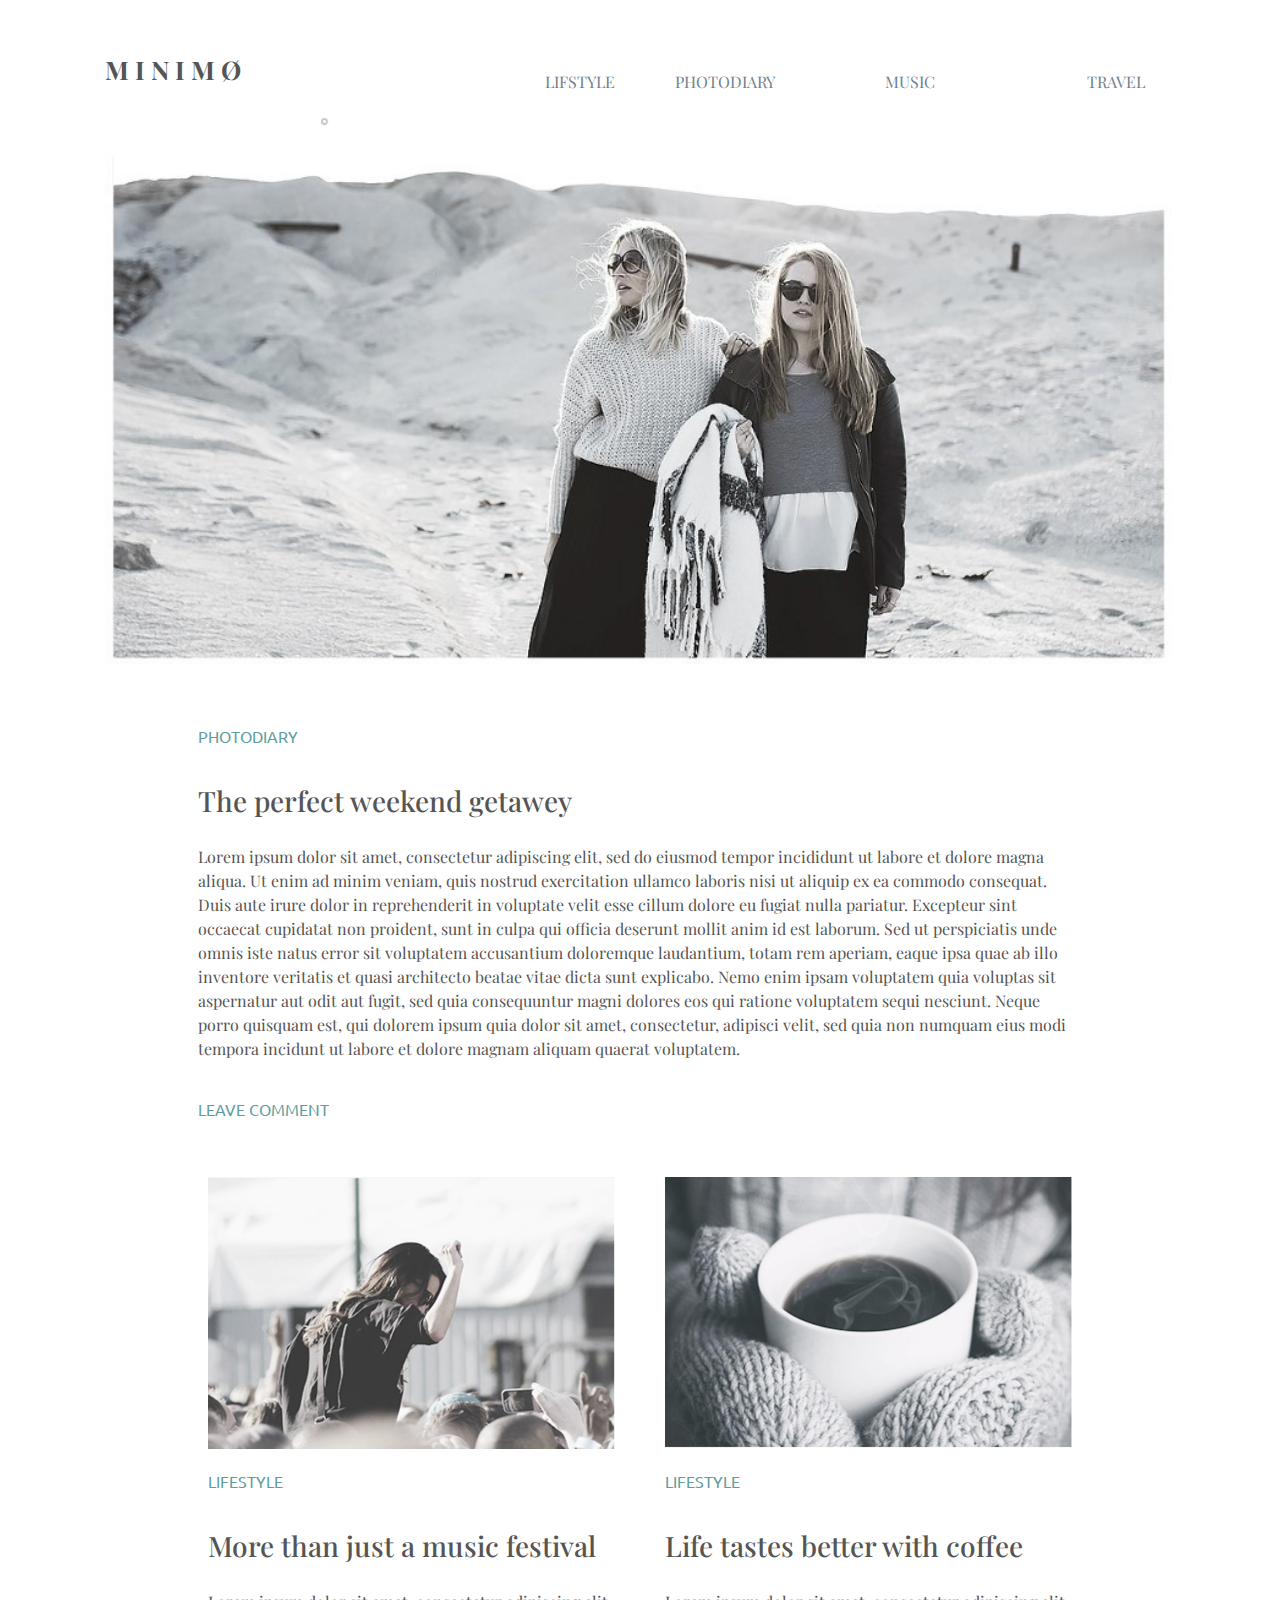
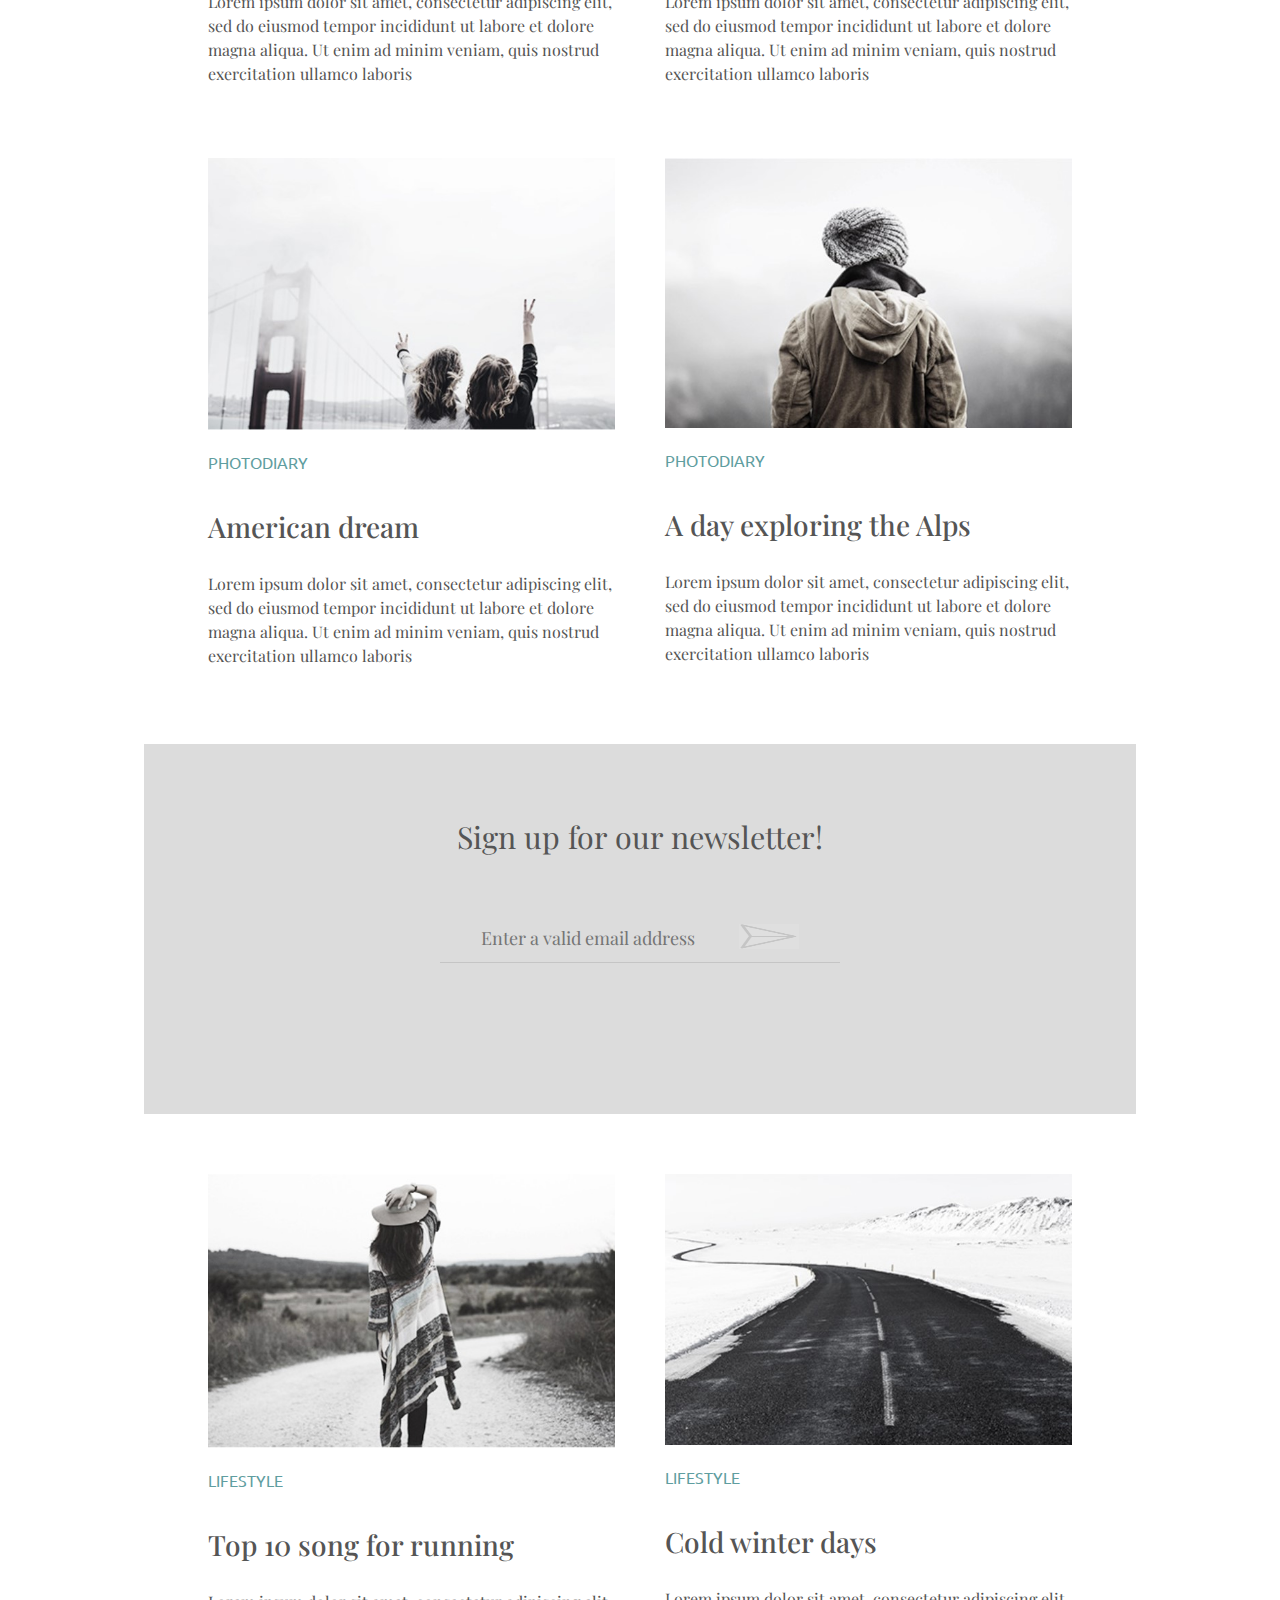
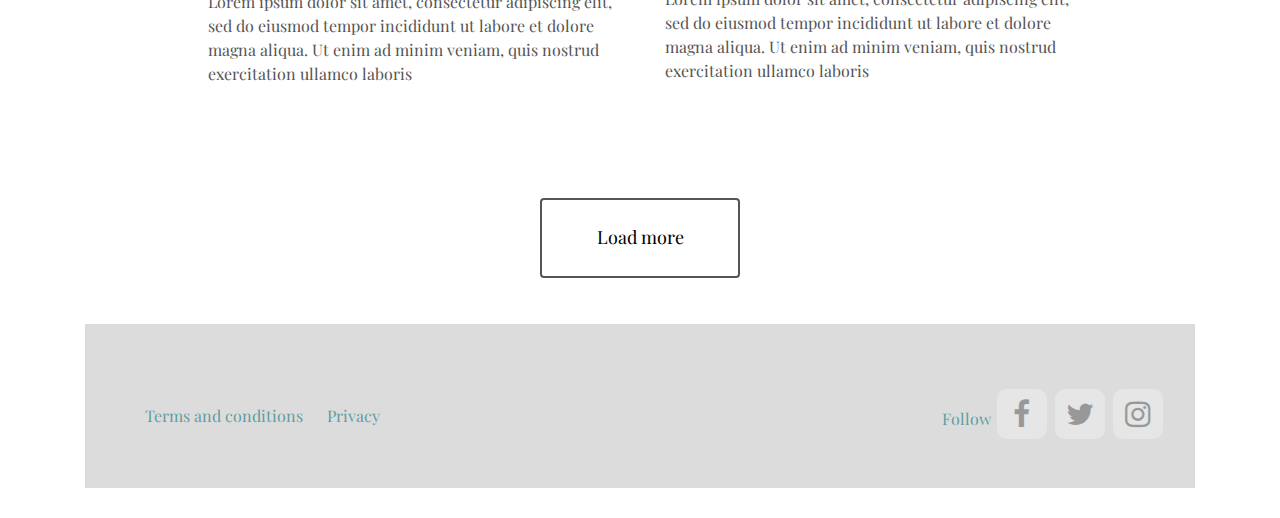
==== commit a6f1b45f: "a11" ====
--- a/index.html
+++ b/index.html
@@ -132,7 +132,7 @@
         <div>
             Sign up for our newsletter!
         </div>
-        <form>
+
             <div calss="row">
                 <div class="col-sm-3"></div>
                 <div class="col-sm6">
@@ -142,7 +142,7 @@
                 </div>
                 <div class="col-sm-3"></div>
             </div>
-        </form>
+
     </div>
 
 <div class="container">
--- a/Public/css/main.css
+++ b/Public/css/main.css
@@ -79,7 +79,7 @@
 .sign{
     /*color: slategray;*/
 
-    height: 340px;
+    height: 370px;
     padding: 60px;
     text-align: center;
     color: dimgray;
@@ -92,7 +92,9 @@
 }
 #ema{
     background: gainsboro;
-    width: 290px;
+    /*width: 290px;*/
+    width: 30%;
+    min-width: 120px;
     font-size: 18px;
 }
 #hrhp{
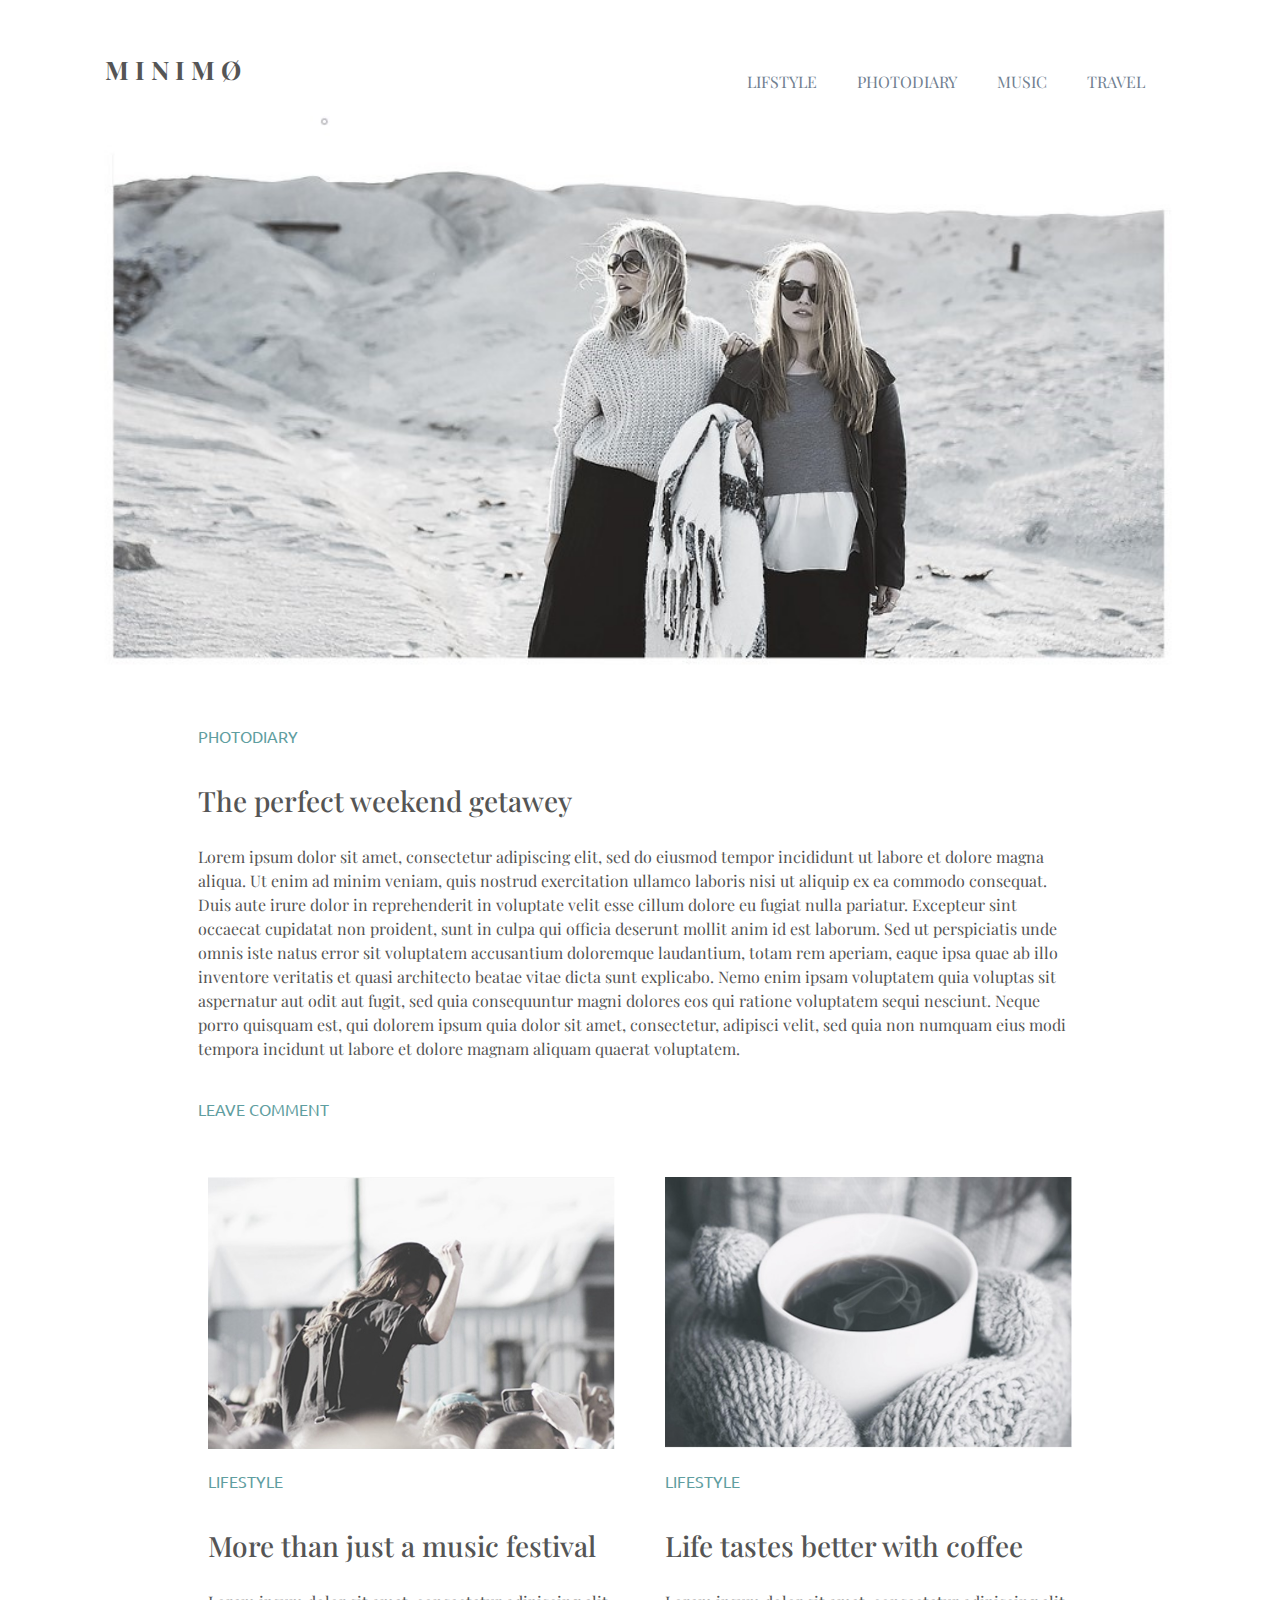
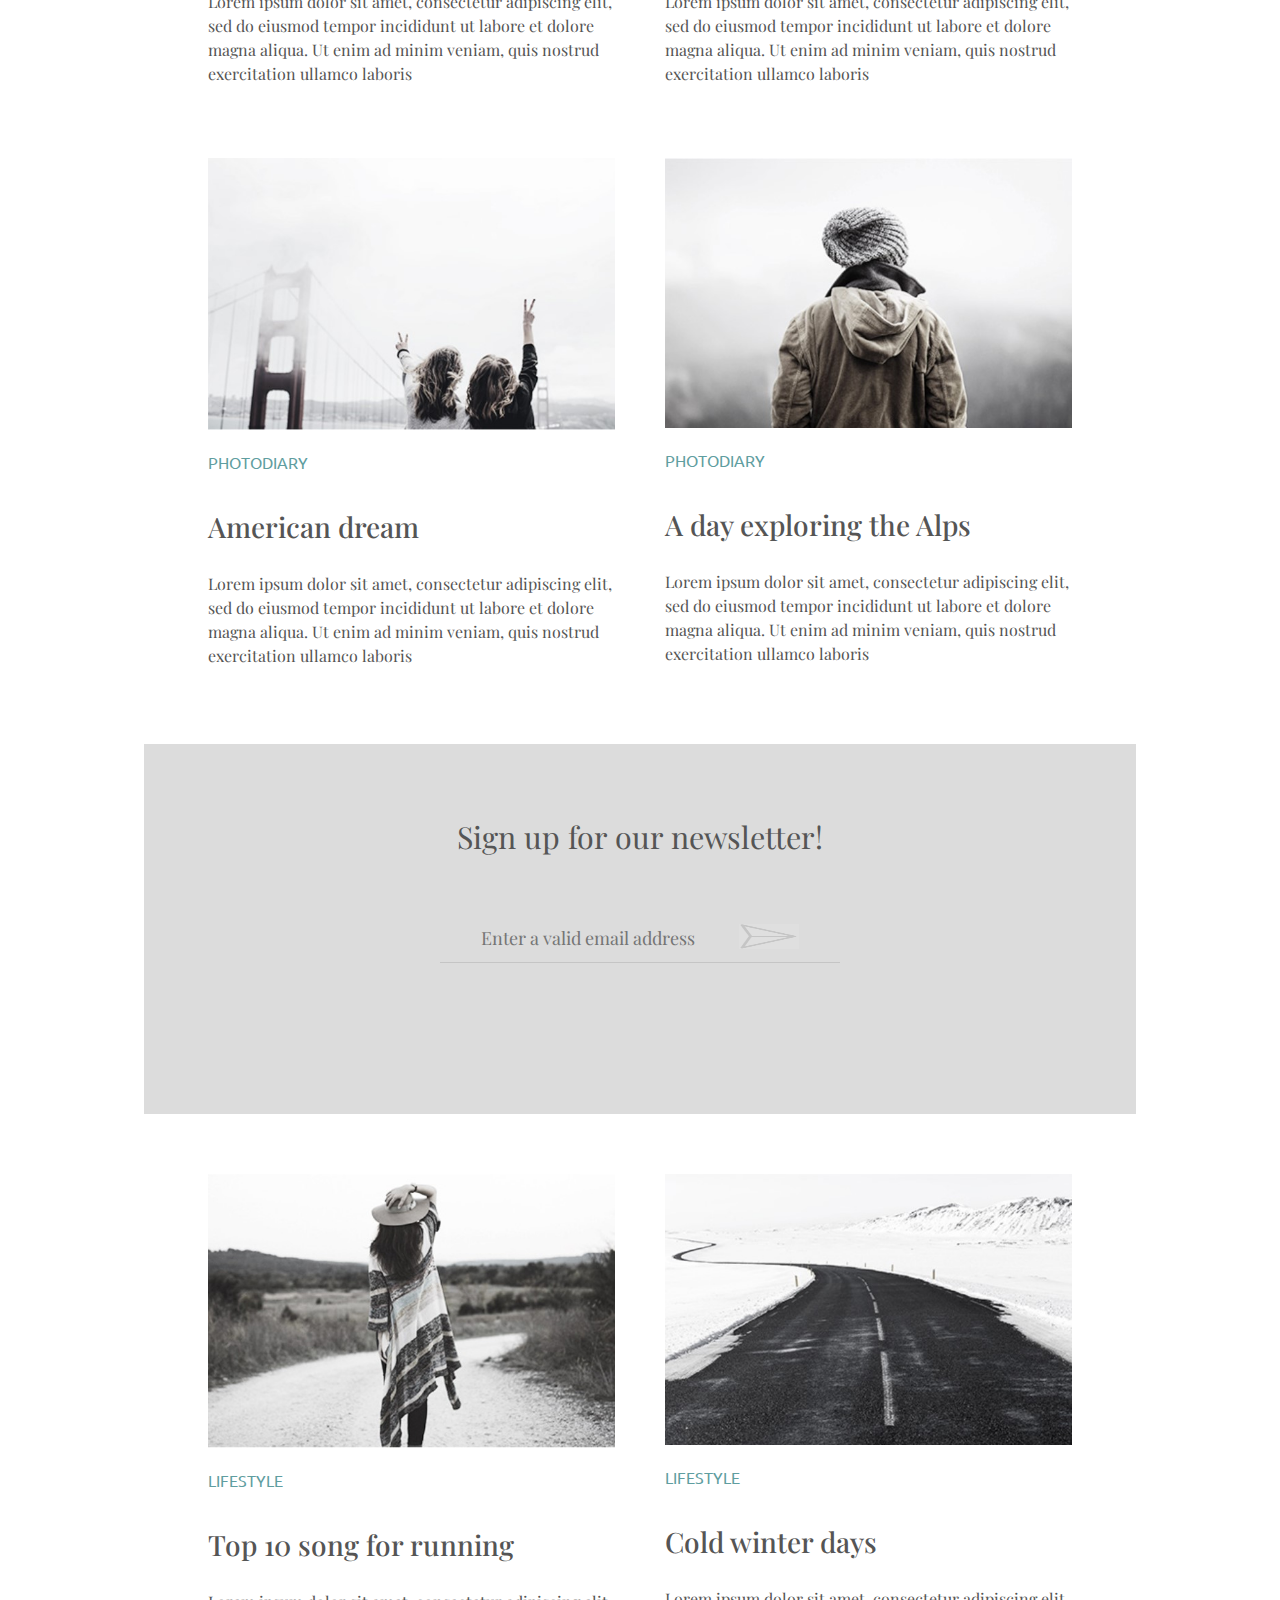
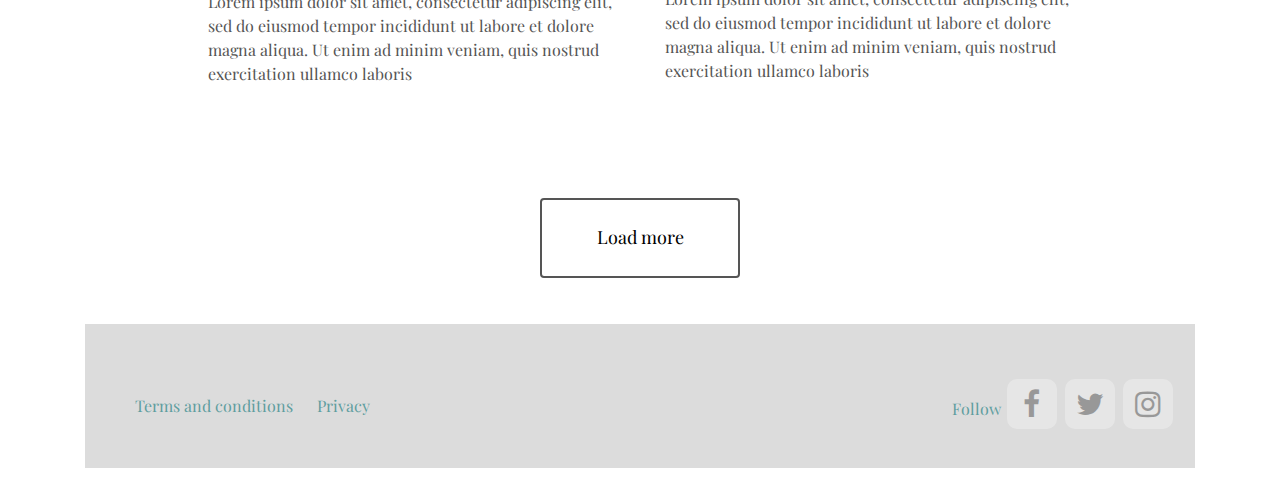
==== commit df7e4d69: "a13" ====
--- a/index.html
+++ b/index.html
@@ -4,6 +4,8 @@
     <meta charset="UTF-8">
     <meta name="viewport" content="width=device-width, initial-scale=1">
     <title>MINIM0-HOME</title>
+
+    <link rel="icon" type="image/png" href="Public/img/ven.png">
 
     <link href="https://fonts.googleapis.com/css?family=Ubuntu" rel="stylesheet">
     <link href="https://fonts.googleapis.com/css?family=Playfair+Display" rel="stylesheet">
@@ -136,7 +138,7 @@
             <div calss="row">
                 <div class="col-sm-3"></div>
                 <div class="col-sm6">
-                    <input type="email" name="emailaddress" id="ema" placeholder="Enter a valid email address" multiple style="border: none;">
+                    <input type="email" id="ema" placeholder="Enter a valid email address" multiple>
                     <img src="Public/img/mail2.png" alt="icon mail2.png" id="iconMail">
                     <hr id="hrhp">
                 </div>
--- a/Public/css/main.css
+++ b/Public/css/main.css
@@ -12,7 +12,8 @@
 }
 header nav ul li{
     display: inline-block;
-    width: 160px;
+    /*width: 160px;*/
+    width: auto;
     height: 30px;
     /*line-height: 30px;*/
     /*margin-right: 40px;*/
@@ -33,10 +34,10 @@
     width: 100%;
     height: auto;
 }
-header nav ul li:first-child{
+/*header nav ul li:first-child{
      margin-left: 50px;
-}
-nav ul li:hover{
+}*/
+nav ul li a:hover{
     color: orangered;
     cursor: pointer;
 }
@@ -70,6 +71,9 @@
 
 footer{
     background: gainsboro;
+    margin-left: 0;
+    margin-right: 0;
+    padding: 0;
 }
 
 /* Clearfix (clear floats) */
@@ -92,10 +96,12 @@
 }
 #ema{
     background: gainsboro;
+
     /*width: 290px;*/
     width: 30%;
     min-width: 120px;
     font-size: 18px;
+    border: none;
 }
 #hrhp{
     margin-left: auto;
@@ -194,6 +200,8 @@
 
 .fa:hover {
     opacity: 0.7;
+    color: black;
+    text-decoration: none;
 }
 .fa-facebook {
     background: white;
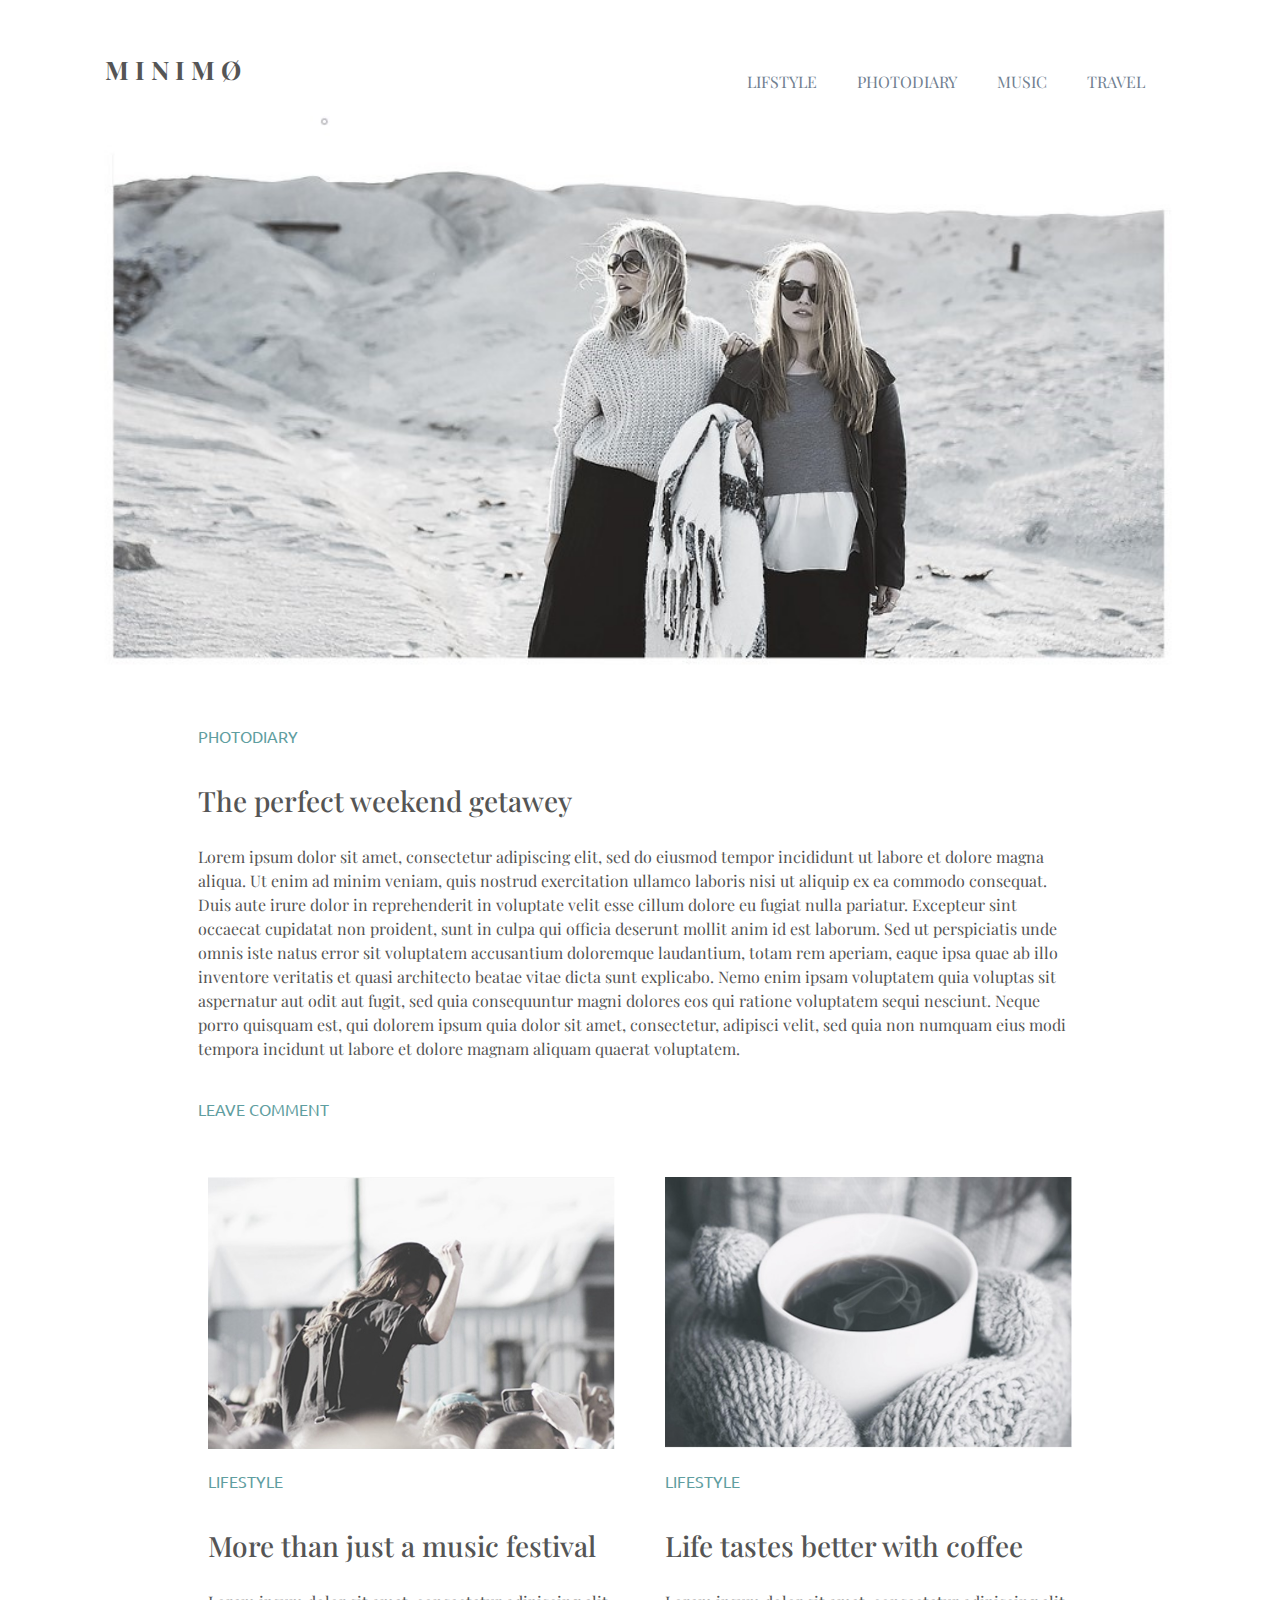
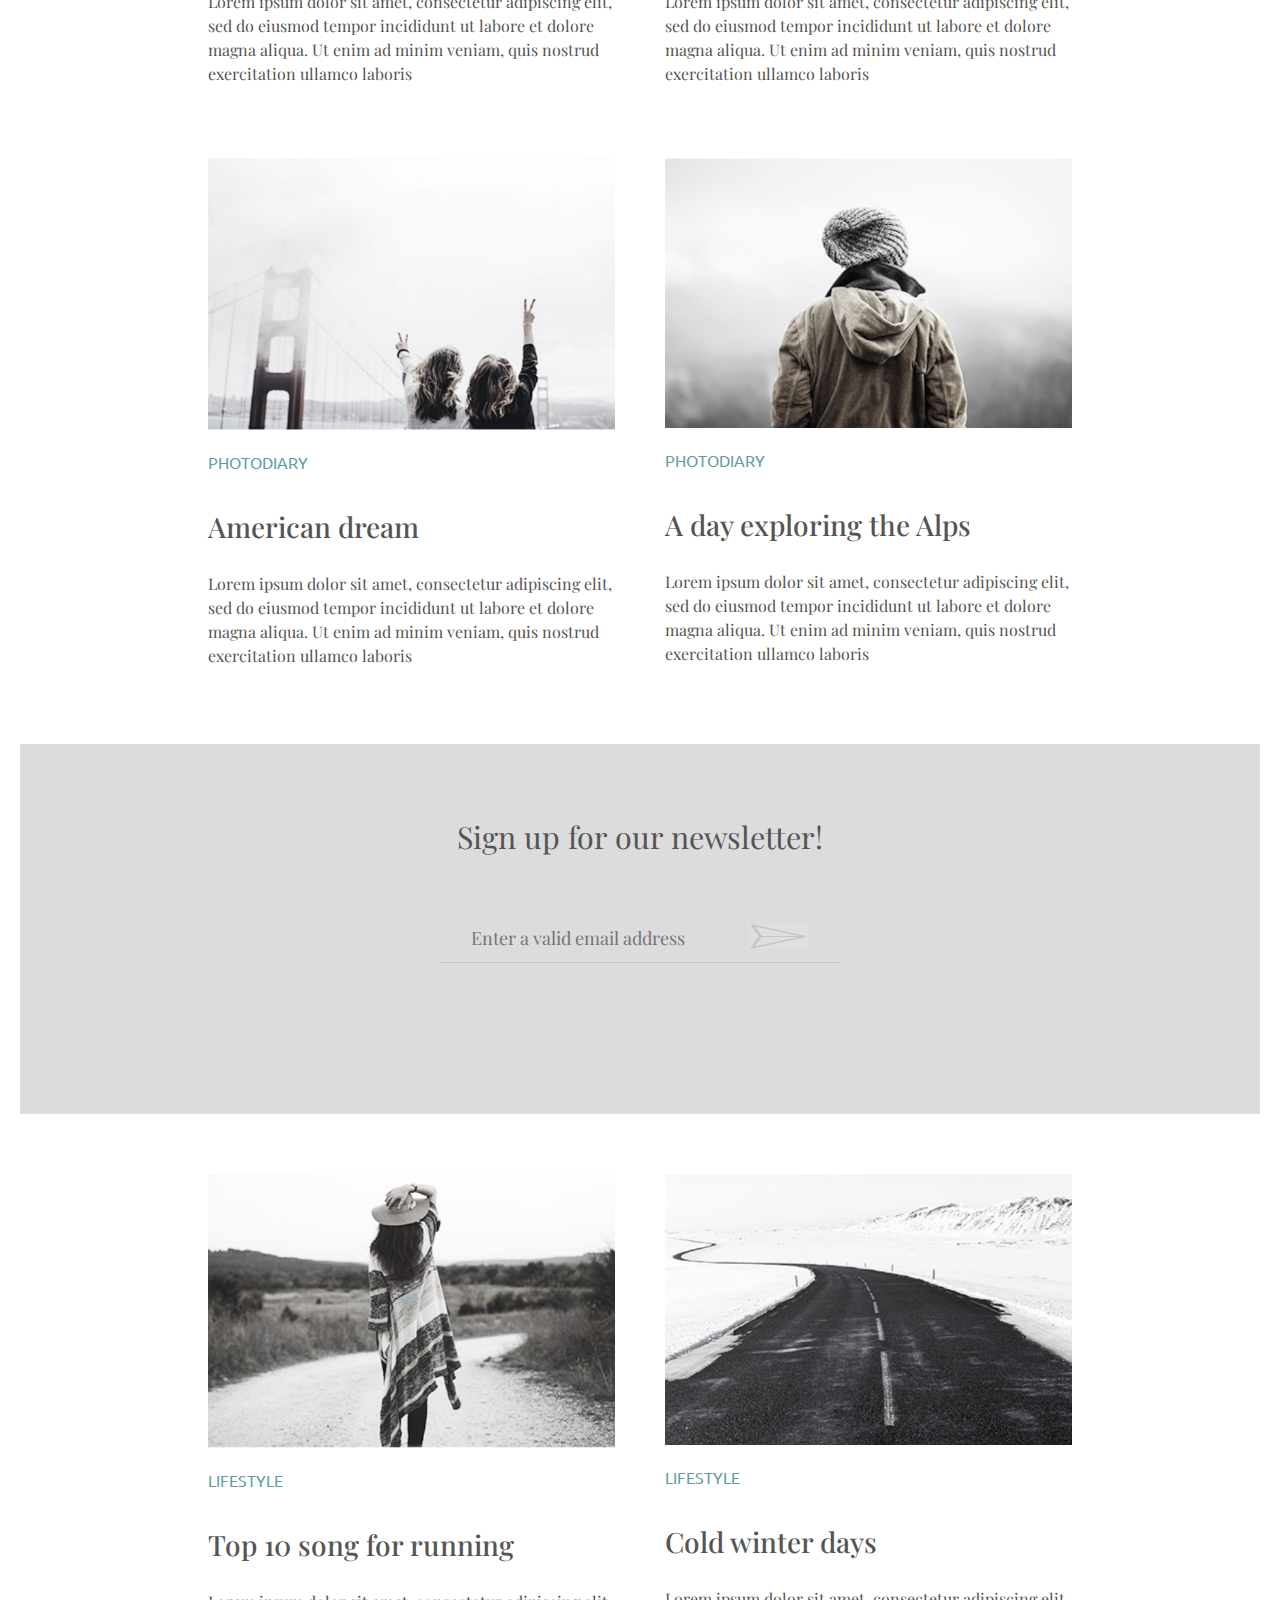
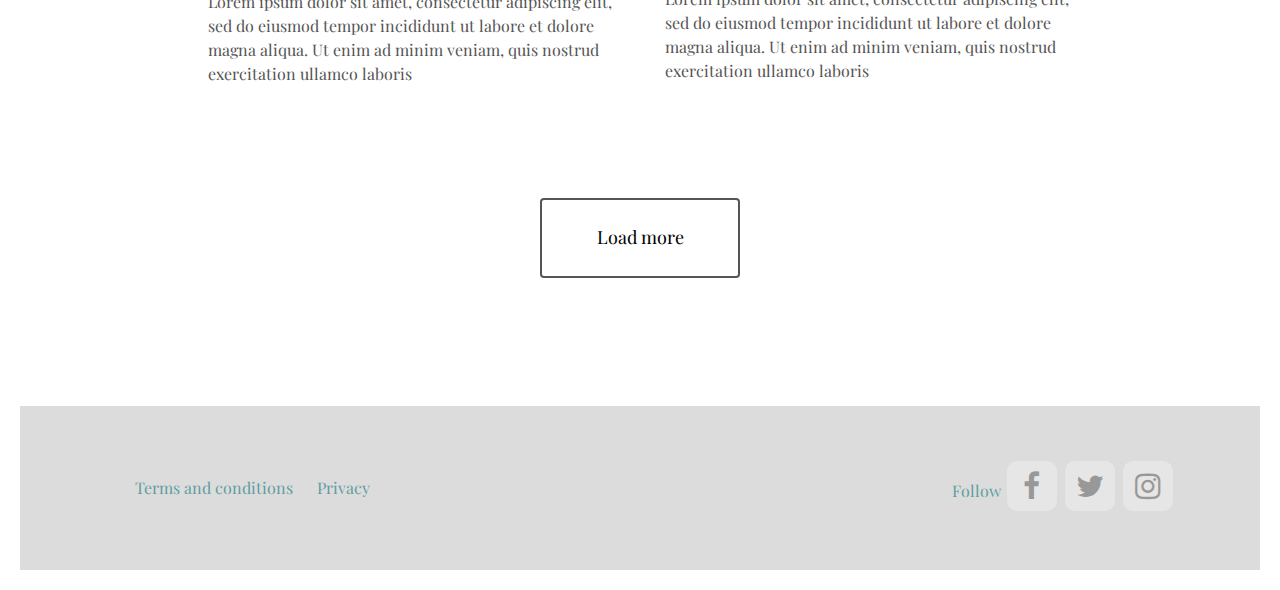
==== commit b4299e42: "a14" ====
--- a/index.html
+++ b/index.html
@@ -135,14 +135,14 @@
             Sign up for our newsletter!
         </div>
 
-            <div calss="row">
-                <div class="col-sm-3"></div>
-                <div class="col-sm6">
+            <div >
+                <div></div>
+                <div >
                     <input type="email" id="ema" placeholder="Enter a valid email address" multiple>
                     <img src="Public/img/mail2.png" alt="icon mail2.png" id="iconMail">
                     <hr id="hrhp">
                 </div>
-                <div class="col-sm-3"></div>
+                <div class=></div>
             </div>
 
     </div>
@@ -197,14 +197,9 @@
         <button type="button" onclick="alert('Hello world!')" class="btn btn2">Load more</button>
     </center>
     <p class="blank"></p>
-
-
-
-
-    <div class="block_g">
-
-
-
+    <br>
+    <br>
+    <br>
 
 
 </div>
@@ -213,24 +208,25 @@
 
 
 
-
+</div>
 
     <footer class="footer">
-
-        <div class="row">
-            <div class="col-sm-4">
-                <div class="conli">
-                    <a href="#" target="_blank" style="color: cadetblue">Terms and conditions</a>
-                    <a href="#" target="_blank" style="color: cadetblue">Privacy</a>
-                </div>
-            </div>
-            <div class="col-sm-8">
-                <div class="share">
-                    Follow
-                    <a href="https://www.facebook.com/" target="_blank" class="fa fa-facebook"></a>
-                    <a href="https://www.twitter.com/" target="_blank" class="fa fa-twitter"></a>
-                    <a href="https://www.instagram.com/" target="_blank" class="fa fa-instagram"></a>
-
+        <div class="container">
+            <div class="row">
+                <div class="col-sm-4">
+                    <div class="conli">
+                        <a href="#" target="_blank" style="color: cadetblue">Terms and conditions</a>
+                        <a href="#" target="_blank" style="color: cadetblue">Privacy</a>
+                    </div>
+                </div>
+                <div class="col-sm-8">
+                    <div class="share">
+                        Follow
+                        <a href="https://www.facebook.com/" target="_blank" class="fa fa-facebook"></a>
+                        <a href="https://www.twitter.com/" target="_blank" class="fa fa-twitter"></a>
+                        <a href="https://www.instagram.com/" target="_blank" class="fa fa-instagram"></a>
+
+                    </div>
                 </div>
             </div>
         </div>
@@ -238,7 +234,7 @@
 
 
 
-</div>
+
 
 </body>
 </html>--- a/Public/css/main.css
+++ b/Public/css/main.css
@@ -71,9 +71,7 @@
 
 footer{
     background: gainsboro;
-    margin-left: 0;
-    margin-right: 0;
-    padding: 0;
+    width: 100%;
 }
 
 /* Clearfix (clear floats) */
@@ -89,7 +87,7 @@
     color: dimgray;
     font-size: 1.9em;
     background: gainsboro;
-    width: 80%;
+    width: 100%;
 
     margin-left: auto;
     margin-right: auto;
@@ -98,7 +96,7 @@
     background: gainsboro;
 
     /*width: 290px;*/
-    width: 30%;
+    width: 25%;
     min-width: 120px;
     font-size: 18px;
     border: none;
